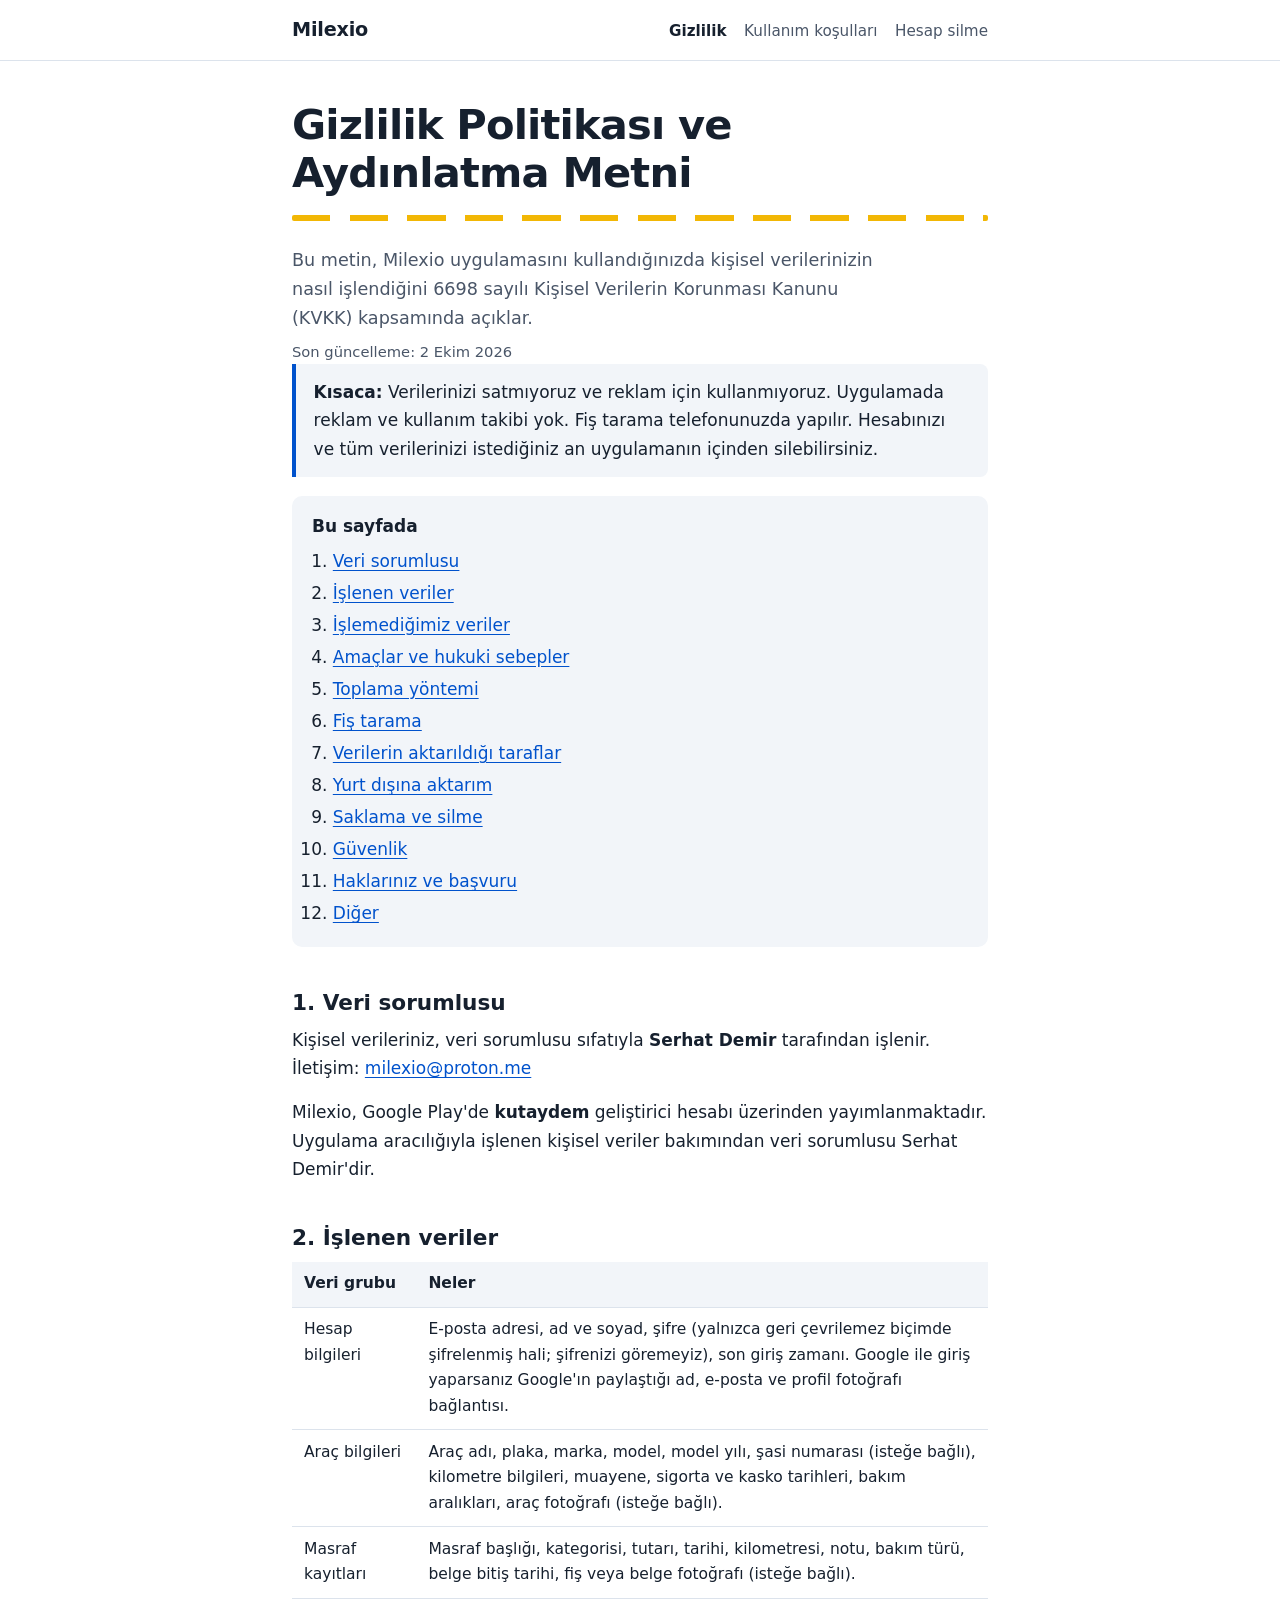
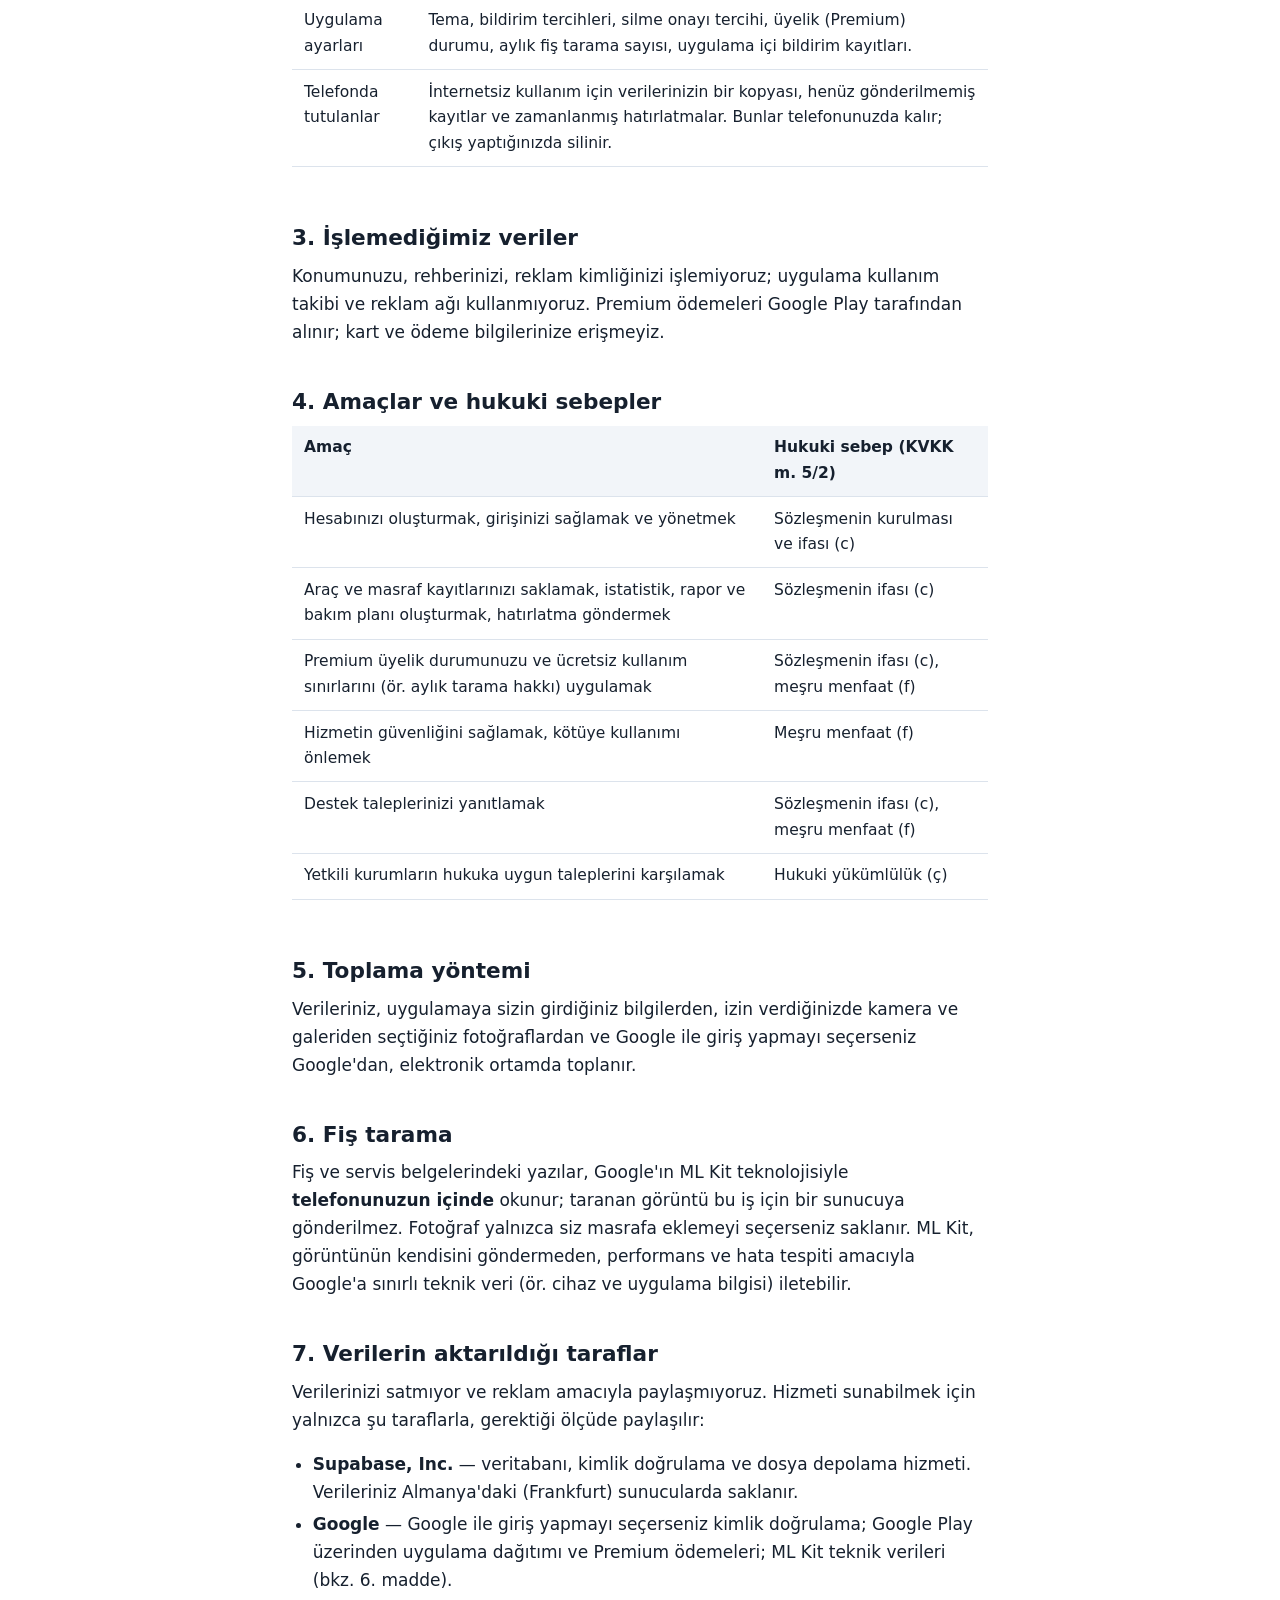
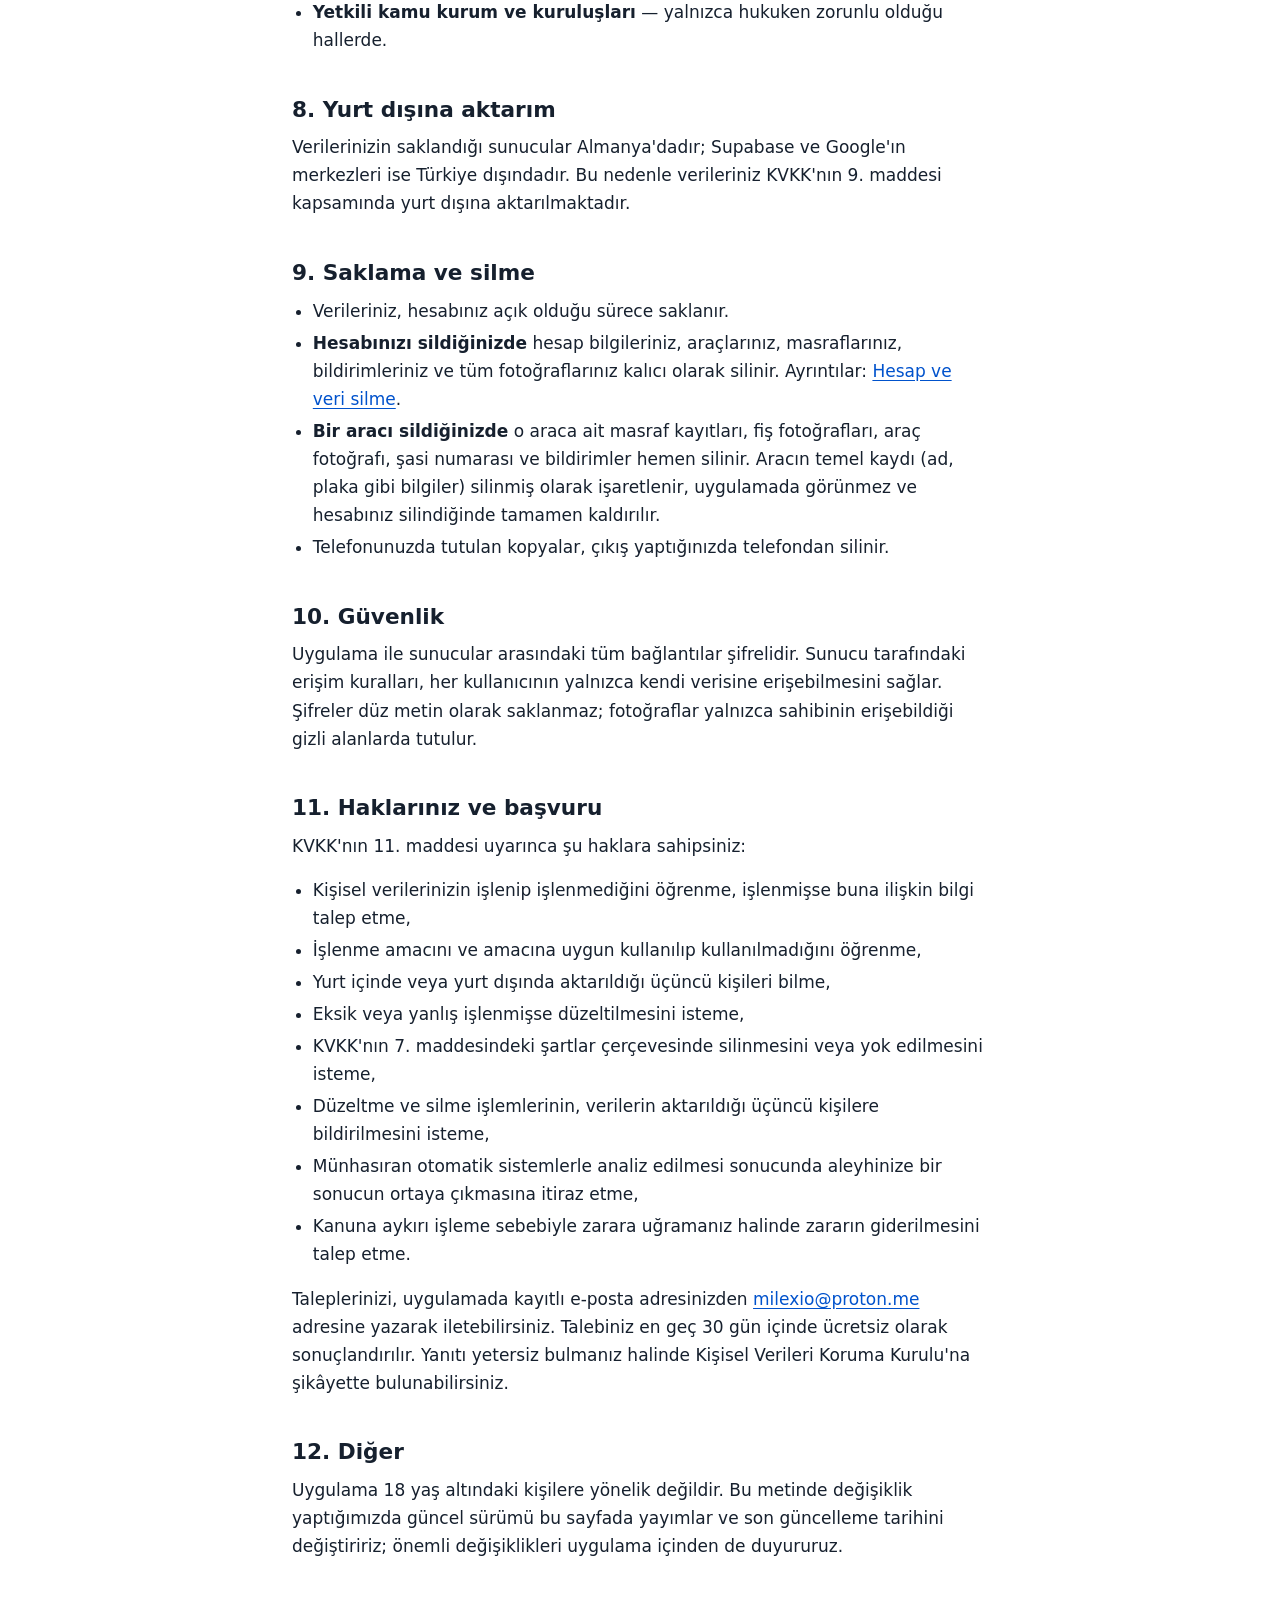
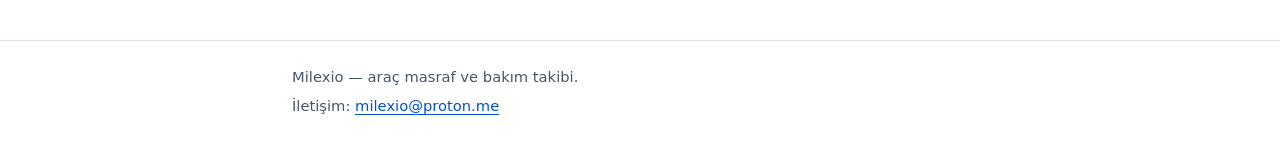
==== gizlilik.html @ c100056d "Add files via upload" ====
<!doctype html>
<html lang="tr">
<head>
  <meta charset="utf-8">
  <meta name="viewport" content="width=device-width, initial-scale=1">
  <title>Gizlilik Politikası ve Aydınlatma Metni | Milexio</title>
  <meta name="description" content="Milexio'nun kişisel verilerinizi nasıl işlediği ve KVKK kapsamındaki haklarınız.">
  <link rel="stylesheet" href="stil.css">
</head>
<body>
  <header class="ust">
    <div class="ust-ic">
      <a class="marka" href="index.html">Milexio</a>
      <nav aria-label="Sayfalar">
        <a href="gizlilik.html" aria-current="page">Gizlilik</a>
        <a href="kosullar.html">Kullanım koşulları</a>
        <a href="hesap-silme.html">Hesap silme</a>
      </nav>
    </div>
  </header>
  <main>
    <h1>Gizlilik Politikası ve Aydınlatma Metni</h1>
    <div class="serit" aria-hidden="true"></div>
    <p class="ozet">Bu metin, Milexio uygulamasını kullandığınızda kişisel verilerinizin nasıl işlendiğini 6698 sayılı Kişisel Verilerin Korunması Kanunu (KVKK) kapsamında açıklar.</p>
    <p class="tarih">Son güncelleme: 2 Ekim 2026</p>

    <div class="bilgi">
      <p><strong>Kısaca:</strong> Verilerinizi satmıyoruz ve reklam için kullanmıyoruz. Uygulamada reklam ve kullanım takibi yok. Fiş tarama telefonunuzda yapılır. Hesabınızı ve tüm verilerinizi istediğiniz an uygulamanın içinden silebilirsiniz.</p>
    </div>

    <nav class="icindekiler" aria-label="Bu sayfada">
      <p>Bu sayfada</p>
      <ol>
        <li><a href="#sorumlu">Veri sorumlusu</a></li>
        <li><a href="#veriler">İşlenen veriler</a></li>
        <li><a href="#toplamadiklarimiz">İşlemediğimiz veriler</a></li>
        <li><a href="#amaclar">Amaçlar ve hukuki sebepler</a></li>
        <li><a href="#yontem">Toplama yöntemi</a></li>
        <li><a href="#tarama">Fiş tarama</a></li>
        <li><a href="#aktarim">Verilerin aktarıldığı taraflar</a></li>
        <li><a href="#yurtdisi">Yurt dışına aktarım</a></li>
        <li><a href="#saklama">Saklama ve silme</a></li>
        <li><a href="#guvenlik">Güvenlik</a></li>
        <li><a href="#haklar">Haklarınız ve başvuru</a></li>
        <li><a href="#diger">Diğer</a></li>
      </ol>
    </nav>

    <h2 id="sorumlu">1. Veri sorumlusu</h2>
    <p>Kişisel verileriniz, veri sorumlusu sıfatıyla <strong>Serhat Demir</strong> tarafından işlenir.<br>
    İletişim: <a href="mailto:milexio@proton.me">milexio@proton.me</a></p>
    <p>Milexio, Google Play'de <strong>kutaydem</strong> geliştirici hesabı üzerinden yayımlanmaktadır. Uygulama aracılığıyla işlenen kişisel veriler bakımından veri sorumlusu Serhat Demir'dir.</p>

    <h2 id="veriler">2. İşlenen veriler</h2>
    <div class="tablo-kap">
    <table>
      <thead><tr><th scope="col">Veri grubu</th><th scope="col">Neler</th></tr></thead>
      <tbody>
        <tr><td>Hesap bilgileri</td><td>E-posta adresi, ad ve soyad, şifre (yalnızca geri çevrilemez biçimde şifrelenmiş hali; şifrenizi göremeyiz), son giriş zamanı. Google ile giriş yaparsanız Google'ın paylaştığı ad, e-posta ve profil fotoğrafı bağlantısı.</td></tr>
        <tr><td>Araç bilgileri</td><td>Araç adı, plaka, marka, model, model yılı, şasi numarası (isteğe bağlı), kilometre bilgileri, muayene, sigorta ve kasko tarihleri, bakım aralıkları, araç fotoğrafı (isteğe bağlı).</td></tr>
        <tr><td>Masraf kayıtları</td><td>Masraf başlığı, kategorisi, tutarı, tarihi, kilometresi, notu, bakım türü, belge bitiş tarihi, fiş veya belge fotoğrafı (isteğe bağlı).</td></tr>
        <tr><td>Uygulama ayarları</td><td>Tema, bildirim tercihleri, silme onayı tercihi, üyelik (Premium) durumu, aylık fiş tarama sayısı, uygulama içi bildirim kayıtları.</td></tr>
        <tr><td>Telefonda tutulanlar</td><td>İnternetsiz kullanım için verilerinizin bir kopyası, henüz gönderilmemiş kayıtlar ve zamanlanmış hatırlatmalar. Bunlar telefonunuzda kalır; çıkış yaptığınızda silinir.</td></tr>
      </tbody>
    </table>
    </div>

    <h2 id="toplamadiklarimiz">3. İşlemediğimiz veriler</h2>
    <p>Konumunuzu, rehberinizi, reklam kimliğinizi işlemiyoruz; uygulama kullanım takibi ve reklam ağı kullanmıyoruz. Premium ödemeleri Google Play tarafından alınır; kart ve ödeme bilgilerinize erişmeyiz.</p>

    <h2 id="amaclar">4. Amaçlar ve hukuki sebepler</h2>
    <div class="tablo-kap">
    <table>
      <thead><tr><th scope="col">Amaç</th><th scope="col">Hukuki sebep (KVKK m. 5/2)</th></tr></thead>
      <tbody>
        <tr><td>Hesabınızı oluşturmak, girişinizi sağlamak ve yönetmek</td><td>Sözleşmenin kurulması ve ifası (c)</td></tr>
        <tr><td>Araç ve masraf kayıtlarınızı saklamak, istatistik, rapor ve bakım planı oluşturmak, hatırlatma göndermek</td><td>Sözleşmenin ifası (c)</td></tr>
        <tr><td>Premium üyelik durumunuzu ve ücretsiz kullanım sınırlarını (ör. aylık tarama hakkı) uygulamak</td><td>Sözleşmenin ifası (c), meşru menfaat (f)</td></tr>
        <tr><td>Hizmetin güvenliğini sağlamak, kötüye kullanımı önlemek</td><td>Meşru menfaat (f)</td></tr>
        <tr><td>Destek taleplerinizi yanıtlamak</td><td>Sözleşmenin ifası (c), meşru menfaat (f)</td></tr>
        <tr><td>Yetkili kurumların hukuka uygun taleplerini karşılamak</td><td>Hukuki yükümlülük (ç)</td></tr>
      </tbody>
    </table>
    </div>

    <h2 id="yontem">5. Toplama yöntemi</h2>
    <p>Verileriniz, uygulamaya sizin girdiğiniz bilgilerden, izin verdiğinizde kamera ve galeriden seçtiğiniz fotoğraflardan ve Google ile giriş yapmayı seçerseniz Google'dan, elektronik ortamda toplanır.</p>

    <h2 id="tarama">6. Fiş tarama</h2>
    <p>Fiş ve servis belgelerindeki yazılar, Google'ın ML Kit teknolojisiyle <strong>telefonunuzun içinde</strong> okunur; taranan görüntü bu iş için bir sunucuya gönderilmez. Fotoğraf yalnızca siz masrafa eklemeyi seçerseniz saklanır. ML Kit, görüntünün kendisini göndermeden, performans ve hata tespiti amacıyla Google'a sınırlı teknik veri (ör. cihaz ve uygulama bilgisi) iletebilir.</p>

    <h2 id="aktarim">7. Verilerin aktarıldığı taraflar</h2>
    <p>Verilerinizi satmıyor ve reklam amacıyla paylaşmıyoruz. Hizmeti sunabilmek için yalnızca şu taraflarla, gerektiği ölçüde paylaşılır:</p>
    <ul>
      <li><strong>Supabase, Inc.</strong> — veritabanı, kimlik doğrulama ve dosya depolama hizmeti. Verileriniz Almanya'daki (Frankfurt) sunucularda saklanır.</li>
      <li><strong>Google</strong> — Google ile giriş yapmayı seçerseniz kimlik doğrulama; Google Play üzerinden uygulama dağıtımı ve Premium ödemeleri; ML Kit teknik verileri (bkz. 6. madde).</li>
      <li><strong>Yetkili kamu kurum ve kuruluşları</strong> — yalnızca hukuken zorunlu olduğu hallerde.</li>
    </ul>

    <h2 id="yurtdisi">8. Yurt dışına aktarım</h2>
    <p>Verilerinizin saklandığı sunucular Almanya'dadır; Supabase ve Google'ın merkezleri ise Türkiye dışındadır. Bu nedenle verileriniz KVKK'nın 9. maddesi kapsamında yurt dışına aktarılmaktadır.</p>
    <!-- AVUKAT SONRASI EKLENECEK: Aktarımın dayanağını belirten cümle. Örnek (yalnızca
         standart sözleşmeler fiilen imzalanıp 5 iş günü içinde Kurum'a bildirildikten SONRA):
         <p>Bu aktarım, Kanun'da öngörülen uygun güvencelerden standart sözleşmeye dayanılarak gerçekleştirilir.</p> -->

    <h2 id="saklama">9. Saklama ve silme</h2>
    <ul>
      <li>Verileriniz, hesabınız açık olduğu sürece saklanır.</li>
      <li><strong>Hesabınızı sildiğinizde</strong> hesap bilgileriniz, araçlarınız, masraflarınız, bildirimleriniz ve tüm fotoğraflarınız kalıcı olarak silinir. Ayrıntılar: <a href="hesap-silme.html">Hesap ve veri silme</a>.</li>
      <li><strong>Bir aracı sildiğinizde</strong> o araca ait masraf kayıtları, fiş fotoğrafları, araç fotoğrafı, şasi numarası ve bildirimler hemen silinir. Aracın temel kaydı (ad, plaka gibi bilgiler) silinmiş olarak işaretlenir, uygulamada görünmez ve hesabınız silindiğinde tamamen kaldırılır.</li>
      <li>Telefonunuzda tutulan kopyalar, çıkış yaptığınızda telefondan silinir.</li>
    </ul>

    <h2 id="guvenlik">10. Güvenlik</h2>
    <p>Uygulama ile sunucular arasındaki tüm bağlantılar şifrelidir. Sunucu tarafındaki erişim kuralları, her kullanıcının yalnızca kendi verisine erişebilmesini sağlar. Şifreler düz metin olarak saklanmaz; fotoğraflar yalnızca sahibinin erişebildiği gizli alanlarda tutulur.</p>

    <h2 id="haklar">11. Haklarınız ve başvuru</h2>
    <p>KVKK'nın 11. maddesi uyarınca şu haklara sahipsiniz:</p>
    <ul>
      <li>Kişisel verilerinizin işlenip işlenmediğini öğrenme, işlenmişse buna ilişkin bilgi talep etme,</li>
      <li>İşlenme amacını ve amacına uygun kullanılıp kullanılmadığını öğrenme,</li>
      <li>Yurt içinde veya yurt dışında aktarıldığı üçüncü kişileri bilme,</li>
      <li>Eksik veya yanlış işlenmişse düzeltilmesini isteme,</li>
      <li>KVKK'nın 7. maddesindeki şartlar çerçevesinde silinmesini veya yok edilmesini isteme,</li>
      <li>Düzeltme ve silme işlemlerinin, verilerin aktarıldığı üçüncü kişilere bildirilmesini isteme,</li>
      <li>Münhasıran otomatik sistemlerle analiz edilmesi sonucunda aleyhinize bir sonucun ortaya çıkmasına itiraz etme,</li>
      <li>Kanuna aykırı işleme sebebiyle zarara uğramanız halinde zararın giderilmesini talep etme.</li>
    </ul>
    <p>Taleplerinizi, uygulamada kayıtlı e-posta adresinizden <a href="mailto:milexio@proton.me">milexio@proton.me</a> adresine yazarak iletebilirsiniz. Talebiniz en geç 30 gün içinde ücretsiz olarak sonuçlandırılır. Yanıtı yetersiz bulmanız halinde Kişisel Verileri Koruma Kurulu'na şikâyette bulunabilirsiniz.</p>

    <h2 id="diger">12. Diğer</h2>
    <p>Uygulama 18 yaş altındaki kişilere yönelik değildir. Bu metinde değişiklik yaptığımızda güncel sürümü bu sayfada yayımlar ve son güncelleme tarihini değiştiririz; önemli değişiklikleri uygulama içinden de duyururuz.</p>
  </main>
  <footer>
    <div class="alt-ic">
      <p>Milexio — araç masraf ve bakım takibi.</p>
      <p>İletişim: <a href="mailto:milexio@proton.me">milexio@proton.me</a></p>
    </div>
  </footer>
</body>
</html>
---- stil.css ----
/* Milexio — yasal sayfalar. Dış yazı tipi/servis yüklenmez (gizlilik). */
:root {
  --mavi: #0052CC;
  --murekkep: #16202E;
  --ikincil: #4A5668;
  --kagit: #FFFFFF;
  --sis: #F2F5F9;
  --cizgi: #DCE3EC;
  --serit: #F2B705;
  --odak: #0052CC;
}
@media (prefers-color-scheme: dark) {
  :root {
    --mavi: #7AA7F5;
    --murekkep: #E6EAF0;
    --ikincil: #A3AEBE;
    --kagit: #12171F;
    --sis: #1A212C;
    --cizgi: #2A3341;
    --odak: #7AA7F5;
  }
}
* { box-sizing: border-box; }
html { -webkit-text-size-adjust: 100%; }
body {
  margin: 0;
  background: var(--kagit);
  color: var(--murekkep);
  font-family: system-ui, -apple-system, "Segoe UI", Roboto, "Helvetica Neue", Arial, sans-serif;
  font-size: 1.0625rem;
  line-height: 1.65;
}
a { color: var(--mavi); text-underline-offset: 0.18em; }
a:focus-visible, summary:focus-visible { outline: 3px solid var(--odak); outline-offset: 3px; border-radius: 3px; }

/* Üst şerit */
.ust {
  border-bottom: 1px solid var(--cizgi);
  background: var(--kagit);
}
.ust-ic {
  max-width: 46rem;
  margin: 0 auto;
  padding: 0.9rem 1.25rem;
  display: flex;
  flex-wrap: wrap;
  align-items: baseline;
  justify-content: space-between;
  gap: 0.5rem 1.5rem;
}
.marka {
  font-weight: 800;
  font-size: 1.2rem;
  letter-spacing: -0.01em;
  color: var(--murekkep);
  text-decoration: none;
}
.ust nav { display: flex; flex-wrap: wrap; gap: 0.25rem 1.1rem; font-size: 0.95rem; }
.ust nav a { color: var(--ikincil); text-decoration: none; }
.ust nav a:hover { color: var(--mavi); text-decoration: underline; }
.ust nav a[aria-current="page"] { color: var(--murekkep); font-weight: 650; }

/* İçerik */
main {
  max-width: 46rem;
  margin: 0 auto;
  padding: 2.5rem 1.25rem 4rem;
}
h1 {
  font-size: clamp(1.9rem, 5vw, 2.6rem);
  line-height: 1.15;
  letter-spacing: -0.02em;
  margin: 0 0 0.6rem;
}
/* Akılda kalan tek öğe: başlık altındaki şerit çizgisi */
.serit {
  height: 6px;
  margin: 1.1rem 0 1.6rem;
  background: repeating-linear-gradient(90deg, var(--serit) 0 2.4rem, transparent 2.4rem 3.6rem);
  border-radius: 2px;
}
.ozet { color: var(--ikincil); font-size: 1.1rem; margin: 0; max-width: 38rem; }
.tarih { color: var(--ikincil); font-size: 0.92rem; margin: 0.4rem 0 0; }
h2 {
  font-size: 1.35rem;
  line-height: 1.3;
  margin: 2.6rem 0 0.6rem;
  scroll-margin-top: 1rem;
}
h3 { font-size: 1.08rem; margin: 1.6rem 0 0.4rem; }
p, ul, ol, table { margin: 0 0 1rem; }
ul, ol { padding-left: 1.3rem; }
li { margin: 0.25rem 0; }
p, li { max-width: 68ch; }

/* İçindekiler */
.icindekiler {
  background: var(--sis);
  border-radius: 10px;
  padding: 1rem 1.25rem;
  margin: 0 0 1rem;
}
.icindekiler p { margin: 0 0 0.4rem; font-weight: 650; }
.icindekiler ol { margin: 0; }

/* Tablolar: dar ekranda kendi içinde kayar */
.tablo-kap { overflow-x: auto; margin: 0 0 1rem; }
table { border-collapse: collapse; width: 100%; min-width: 34rem; font-size: 0.97rem; }
th, td { text-align: left; vertical-align: top; padding: 0.6rem 0.75rem; border-bottom: 1px solid var(--cizgi); }
th { font-weight: 650; background: var(--sis); }

/* Önemli bilgi kutusu */
.bilgi {
  border-left: 4px solid var(--mavi);
  background: var(--sis);
  padding: 0.9rem 1.1rem;
  border-radius: 0 8px 8px 0;
  margin: 0 0 1.2rem;
}
.bilgi p:last-child { margin-bottom: 0; }

/* Ana sayfa dizini */
.dizin { list-style: none; padding: 0; margin: 2rem 0; }
.dizin li { max-width: none; margin: 0; padding: 1.1rem 0; border-top: 1px solid var(--cizgi); }
.dizin li:last-child { border-bottom: 1px solid var(--cizgi); }
.dizin a { font-size: 1.15rem; font-weight: 650; }
.dizin span { display: block; color: var(--ikincil); margin-top: 0.15rem; }

/* Adımlar (gerçek bir sıra olduğu için numaralı) */
.adimlar { counter-reset: adim; list-style: none; padding: 0; }
.adimlar li { counter-increment: adim; position: relative; padding-left: 2.6rem; margin: 0.8rem 0; }
.adimlar li::before {
  content: counter(adim);
  position: absolute; left: 0; top: 0.05rem;
  width: 1.8rem; height: 1.8rem;
  border-radius: 50%;
  background: var(--mavi); color: var(--kagit);
  font-weight: 700; font-size: 0.95rem;
  display: grid; place-items: center;
}

footer {
  border-top: 1px solid var(--cizgi);
  color: var(--ikincil);
  font-size: 0.92rem;
}
.alt-ic { max-width: 46rem; margin: 0 auto; padding: 1.5rem 1.25rem 2.5rem; }
.alt-ic p { margin: 0 0 0.3rem; }

/* Dar ekranda tablolar yana kaymak yerine alt alta dizilir */
@media (max-width: 40rem) {
  table { min-width: 0; }
  thead { display: none; }
  tr { display: block; border-bottom: 1px solid var(--cizgi); padding: 0.7rem 0; }
  td { display: block; border: 0; padding: 0.15rem 0; }
  td:first-child { font-weight: 650; }
}
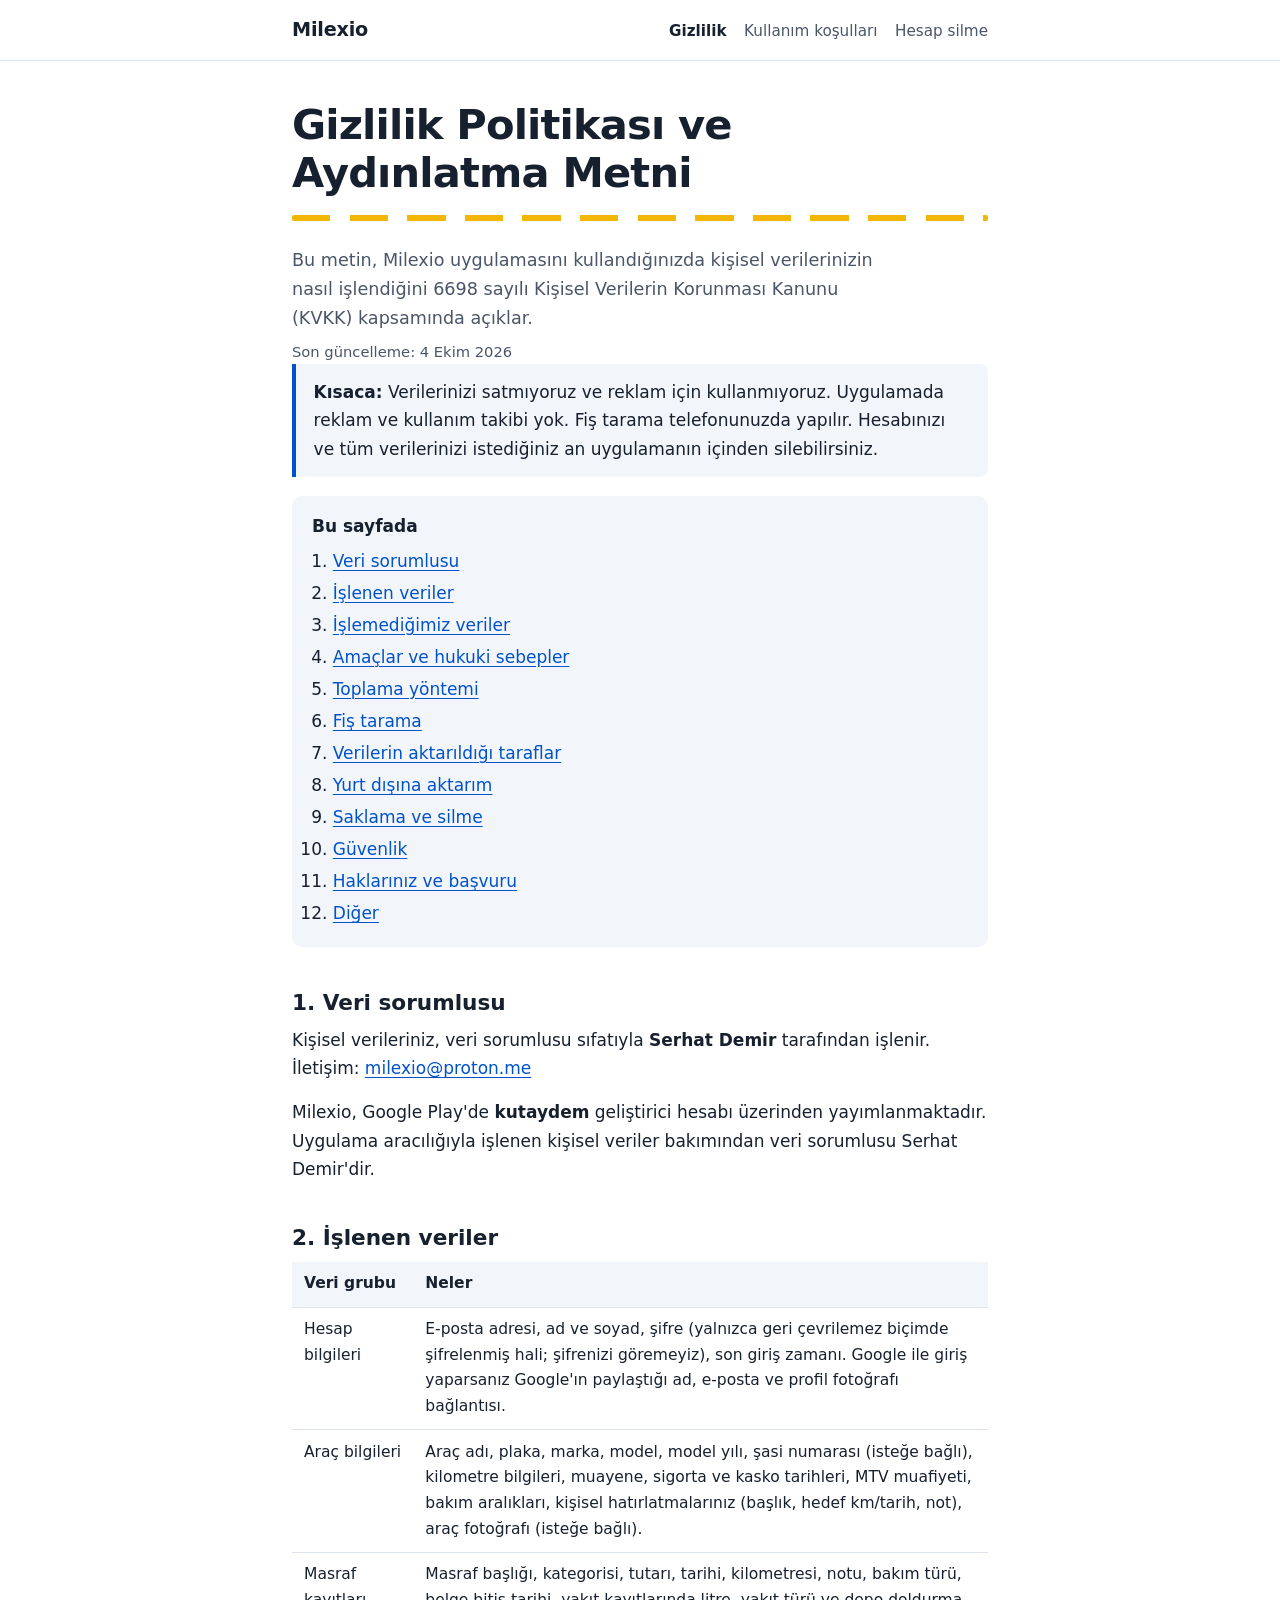
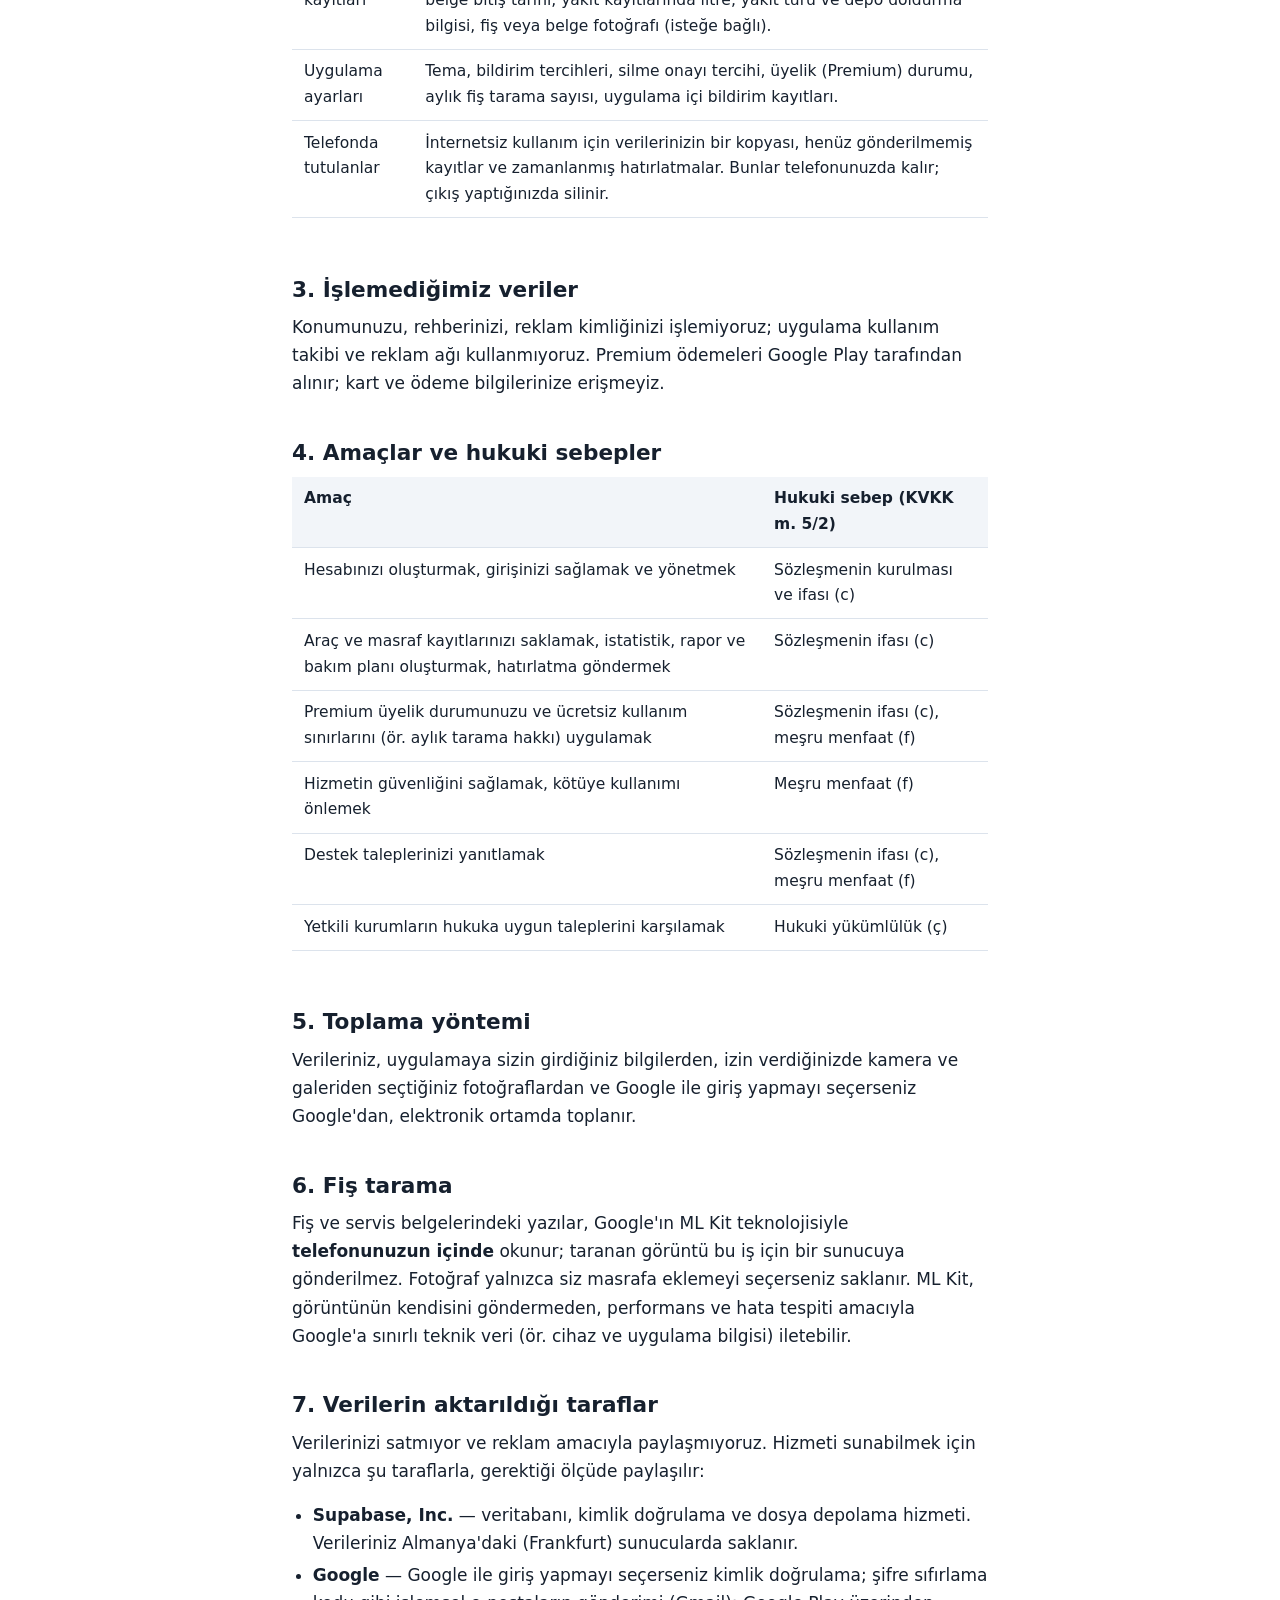
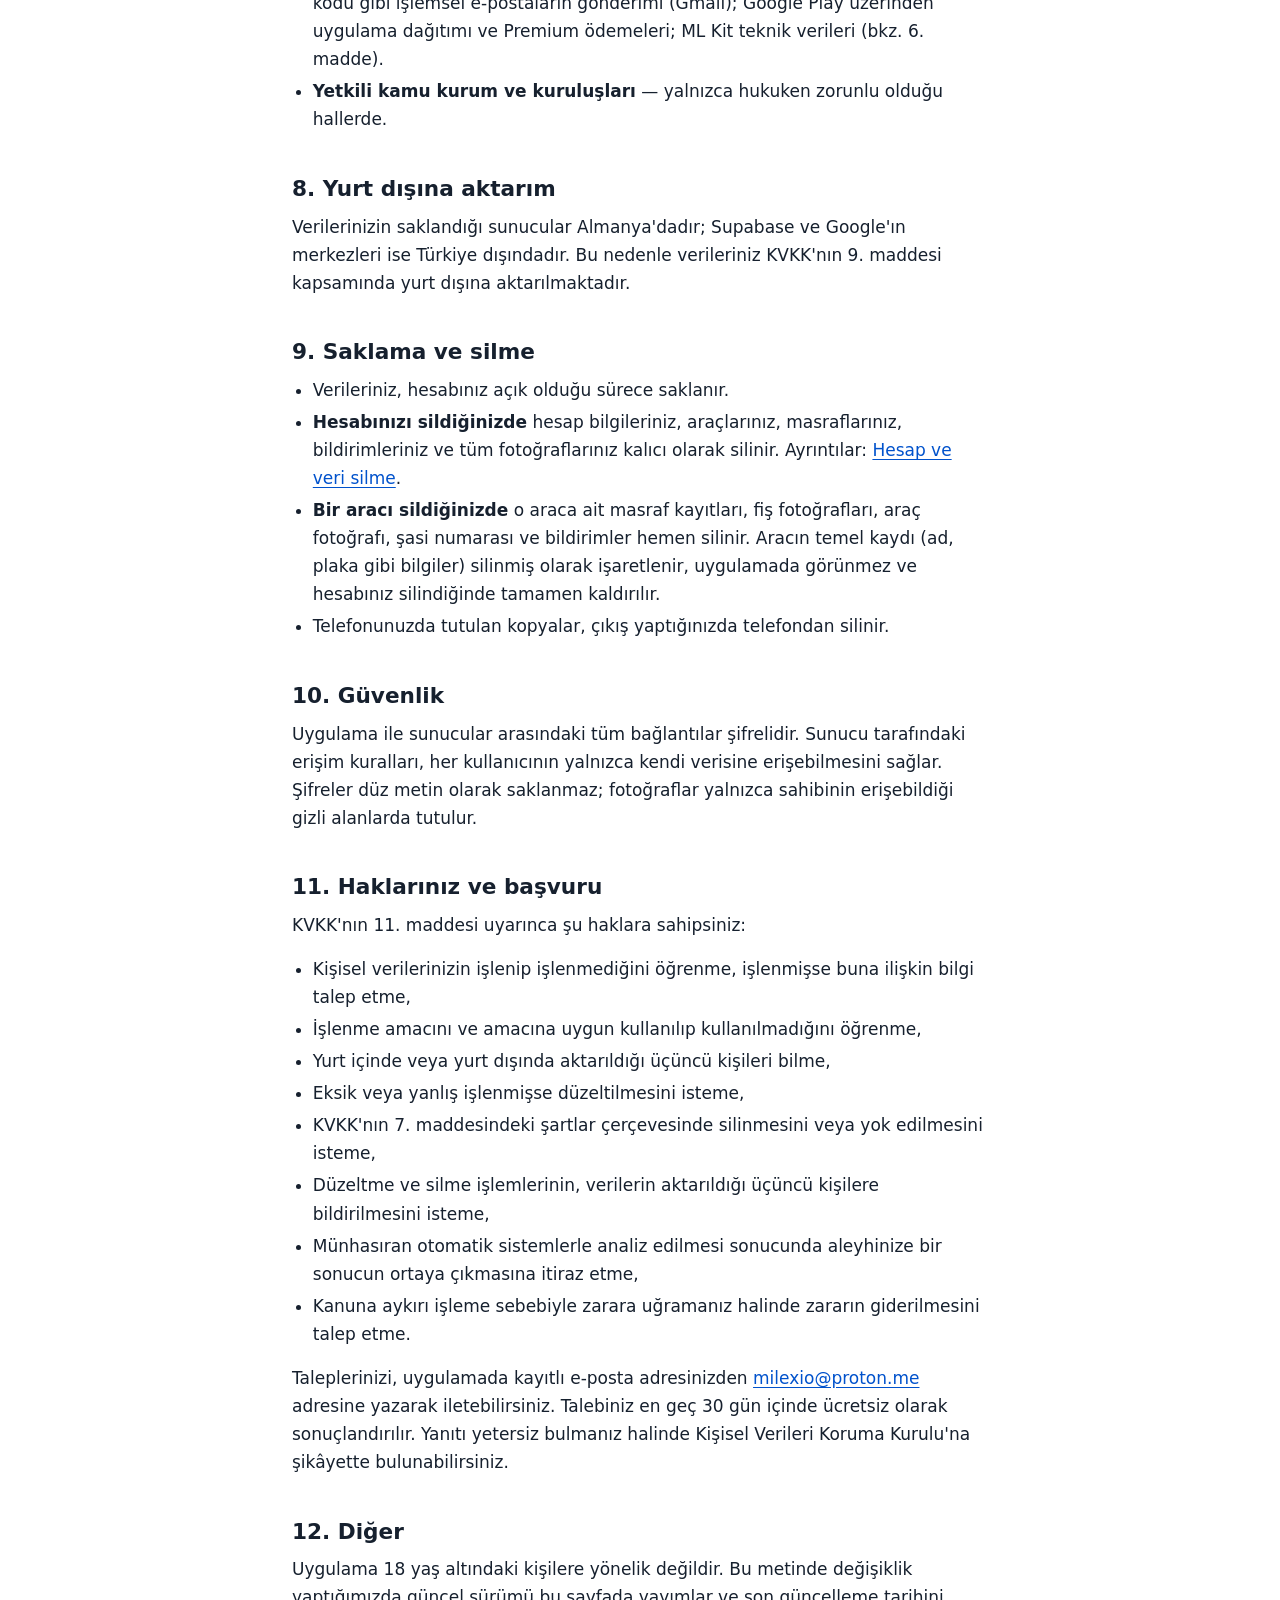
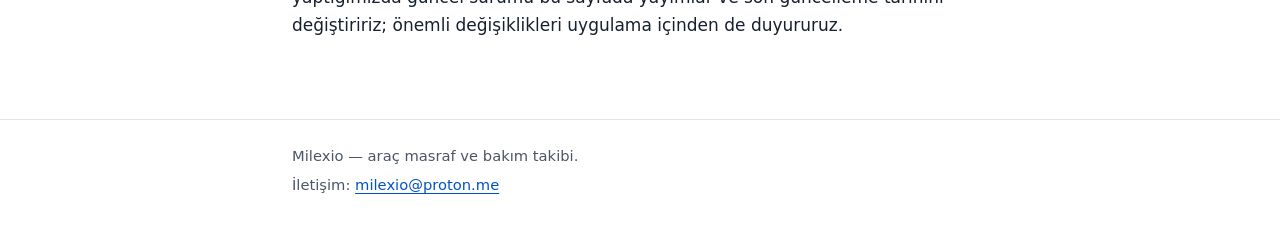
==== commit ea0324c1: "Gizlilik: e-posta gönderimi ve yeni veri alanları" ====
--- a/gizlilik.html
+++ b/gizlilik.html
@@ -22,7 +22,7 @@
     <h1>Gizlilik Politikası ve Aydınlatma Metni</h1>
     <div class="serit" aria-hidden="true"></div>
     <p class="ozet">Bu metin, Milexio uygulamasını kullandığınızda kişisel verilerinizin nasıl işlendiğini 6698 sayılı Kişisel Verilerin Korunması Kanunu (KVKK) kapsamında açıklar.</p>
-    <p class="tarih">Son güncelleme: 2 Ekim 2026</p>
+    <p class="tarih">Son güncelleme: 4 Ekim 2026</p>
 
     <div class="bilgi">
       <p><strong>Kısaca:</strong> Verilerinizi satmıyoruz ve reklam için kullanmıyoruz. Uygulamada reklam ve kullanım takibi yok. Fiş tarama telefonunuzda yapılır. Hesabınızı ve tüm verilerinizi istediğiniz an uygulamanın içinden silebilirsiniz.</p>
@@ -57,8 +57,7 @@
       <thead><tr><th scope="col">Veri grubu</th><th scope="col">Neler</th></tr></thead>
       <tbody>
         <tr><td>Hesap bilgileri</td><td>E-posta adresi, ad ve soyad, şifre (yalnızca geri çevrilemez biçimde şifrelenmiş hali; şifrenizi göremeyiz), son giriş zamanı. Google ile giriş yaparsanız Google'ın paylaştığı ad, e-posta ve profil fotoğrafı bağlantısı.</td></tr>
-        <tr><td>Araç bilgileri</td><td>Araç adı, plaka, marka, model, model yılı, şasi numarası (isteğe bağlı), kilometre bilgileri, muayene, sigorta ve kasko tarihleri, bakım aralıkları, araç fotoğrafı (isteğe bağlı).</td></tr>
-        <tr><td>Masraf kayıtları</td><td>Masraf başlığı, kategorisi, tutarı, tarihi, kilometresi, notu, bakım türü, belge bitiş tarihi, fiş veya belge fotoğrafı (isteğe bağlı).</td></tr>
+        <tr><td>Araç bilgileri</td><td>Araç adı, plaka, marka, model, model yılı, şasi numarası (isteğe bağlı), kilometre bilgileri, muayene, sigorta ve kasko tarihleri, MTV muafiyeti, bakım aralıkları, kişisel hatırlatmalarınız (başlık, hedef km/tarih, not), araç fotoğrafı (isteğe bağlı).</td></tr>       <tr><td>Masraf kayıtları</td><td>Masraf başlığı, kategorisi, tutarı, tarihi, kilometresi, notu, bakım türü, belge bitiş tarihi, yakıt kayıtlarında litre, yakıt türü ve depo doldurma bilgisi, fiş veya belge fotoğrafı (isteğe bağlı).</td></tr>
         <tr><td>Uygulama ayarları</td><td>Tema, bildirim tercihleri, silme onayı tercihi, üyelik (Premium) durumu, aylık fiş tarama sayısı, uygulama içi bildirim kayıtları.</td></tr>
         <tr><td>Telefonda tutulanlar</td><td>İnternetsiz kullanım için verilerinizin bir kopyası, henüz gönderilmemiş kayıtlar ve zamanlanmış hatırlatmalar. Bunlar telefonunuzda kalır; çıkış yaptığınızda silinir.</td></tr>
       </tbody>
@@ -93,8 +92,7 @@
     <p>Verilerinizi satmıyor ve reklam amacıyla paylaşmıyoruz. Hizmeti sunabilmek için yalnızca şu taraflarla, gerektiği ölçüde paylaşılır:</p>
     <ul>
       <li><strong>Supabase, Inc.</strong> — veritabanı, kimlik doğrulama ve dosya depolama hizmeti. Verileriniz Almanya'daki (Frankfurt) sunucularda saklanır.</li>
-      <li><strong>Google</strong> — Google ile giriş yapmayı seçerseniz kimlik doğrulama; Google Play üzerinden uygulama dağıtımı ve Premium ödemeleri; ML Kit teknik verileri (bkz. 6. madde).</li>
-      <li><strong>Yetkili kamu kurum ve kuruluşları</strong> — yalnızca hukuken zorunlu olduğu hallerde.</li>
+<li><strong>Google</strong> — Google ile giriş yapmayı seçerseniz kimlik doğrulama; şifre sıfırlama kodu gibi işlemsel e-postaların gönderimi (Gmail); Google Play üzerinden uygulama dağıtımı ve Premium ödemeleri; ML Kit teknik verileri (bkz. 6. madde).</li>      <li><strong>Yetkili kamu kurum ve kuruluşları</strong> — yalnızca hukuken zorunlu olduğu hallerde.</li>
     </ul>
 
     <h2 id="yurtdisi">8. Yurt dışına aktarım</h2>
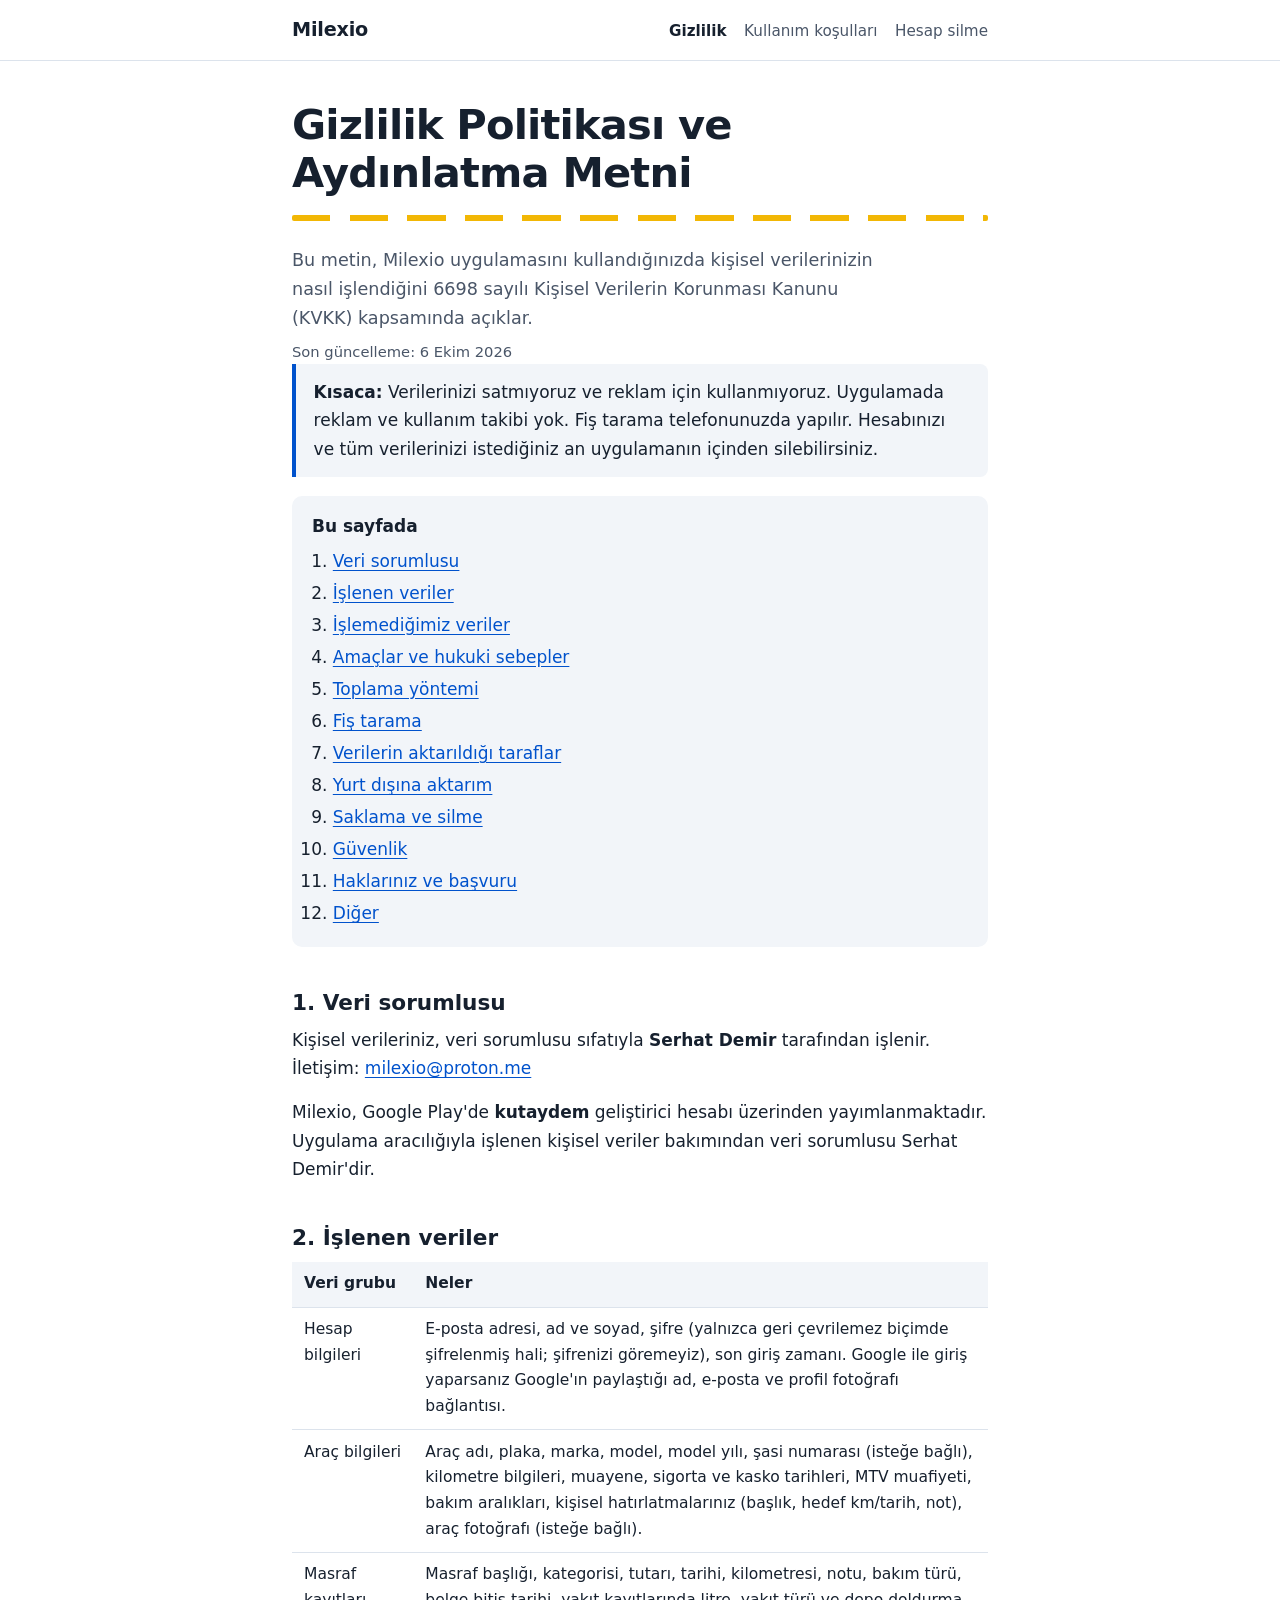
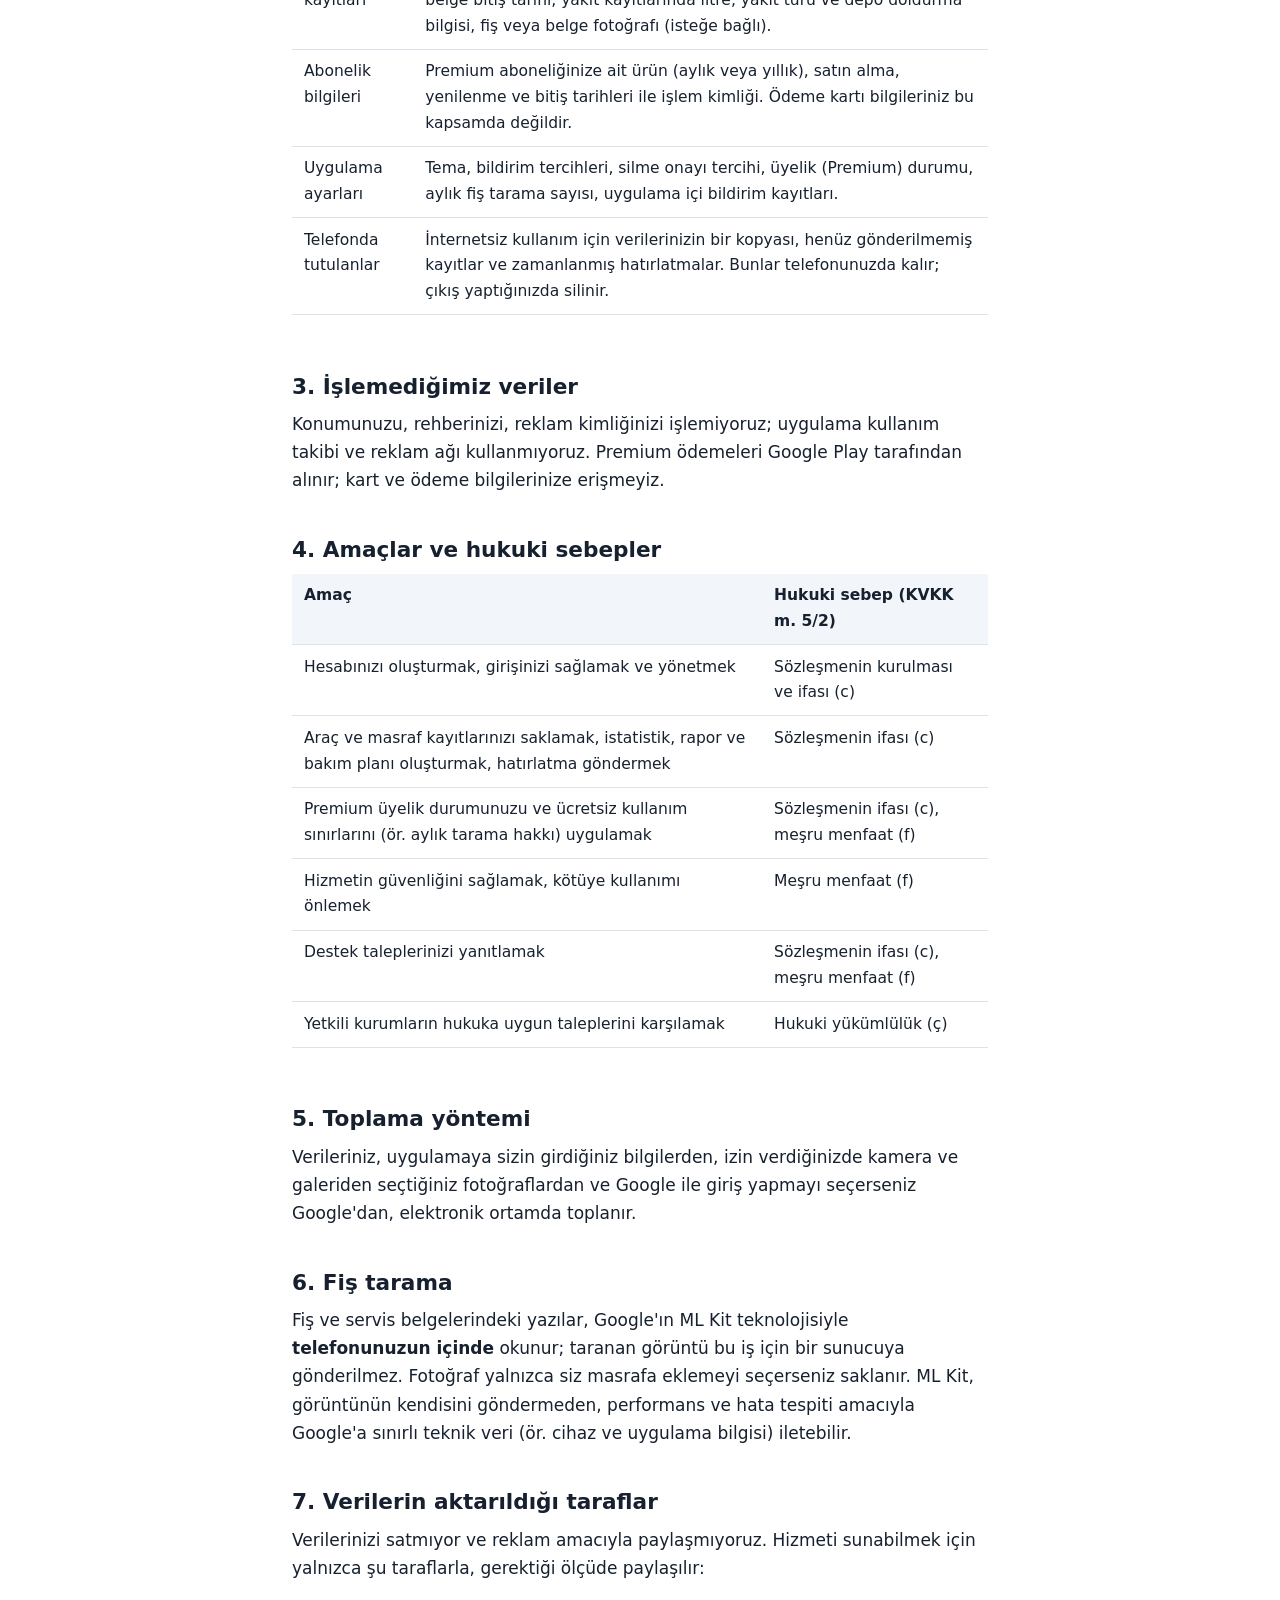
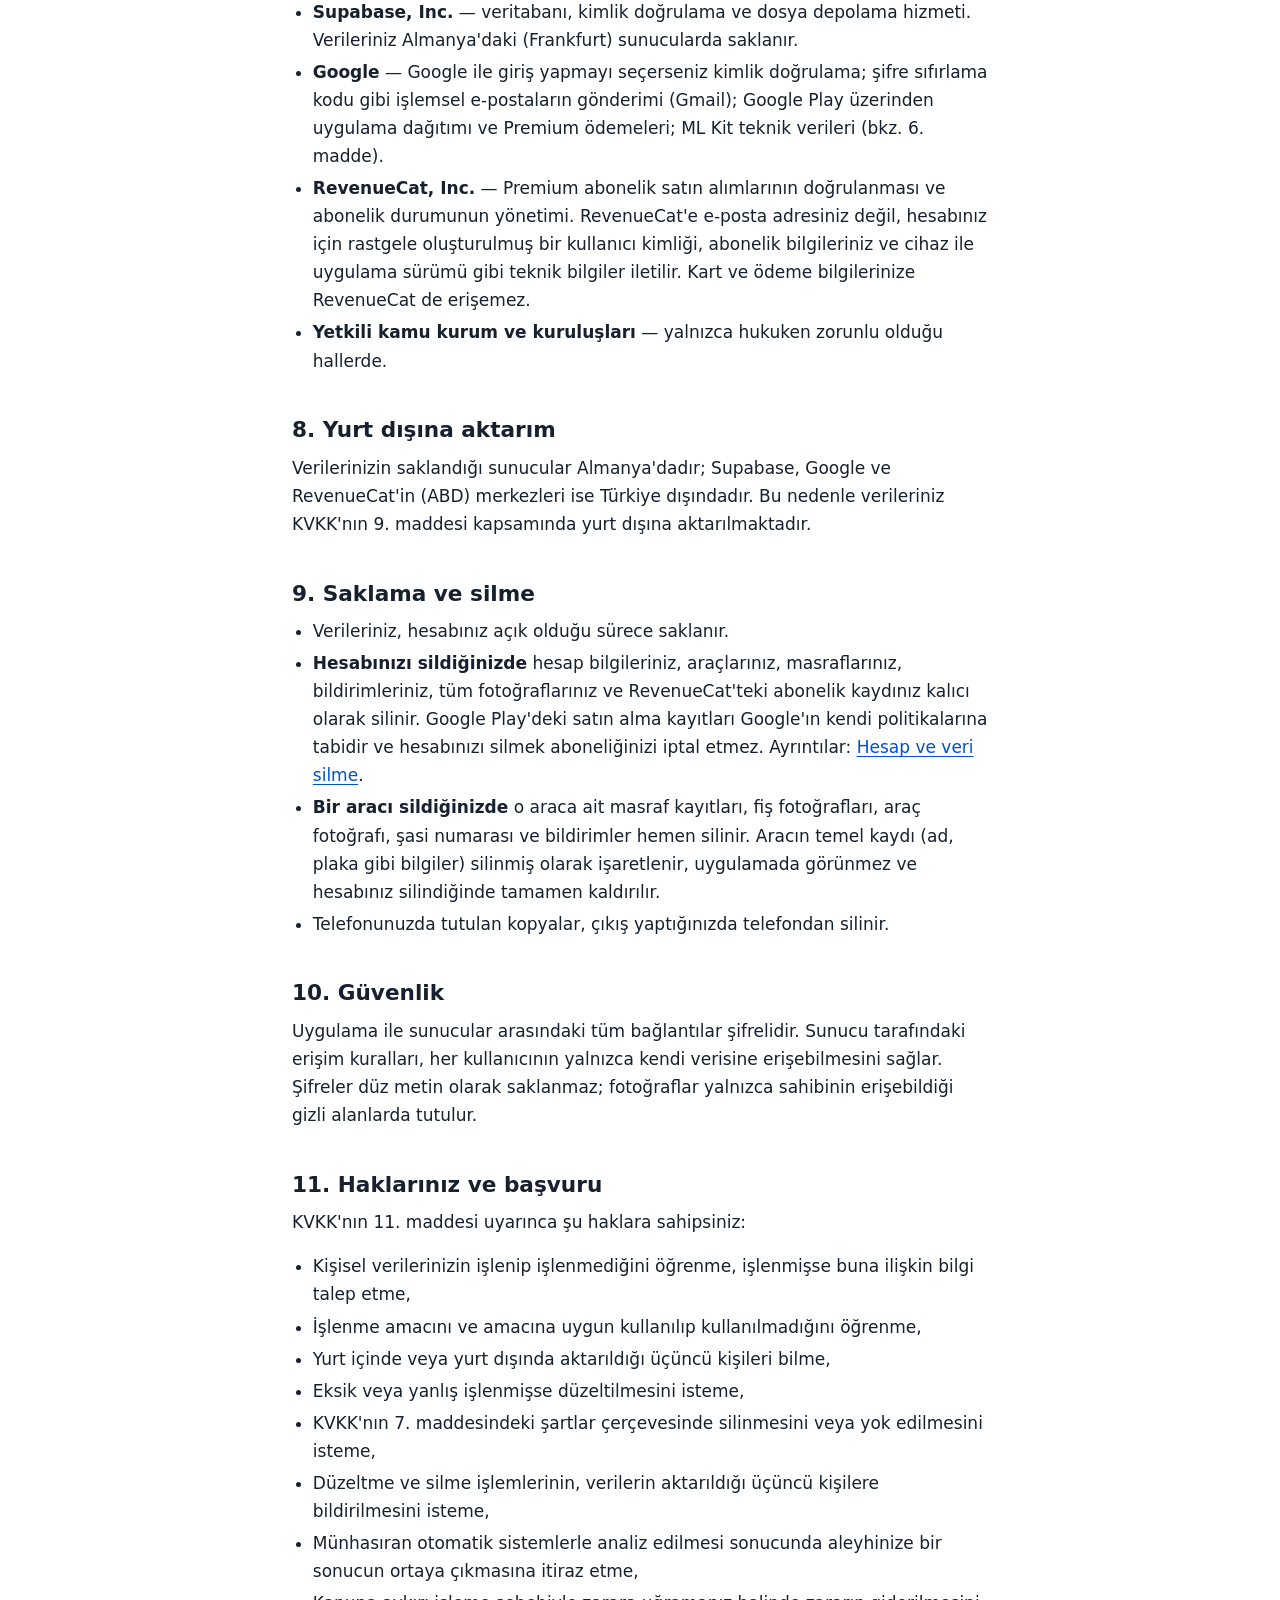
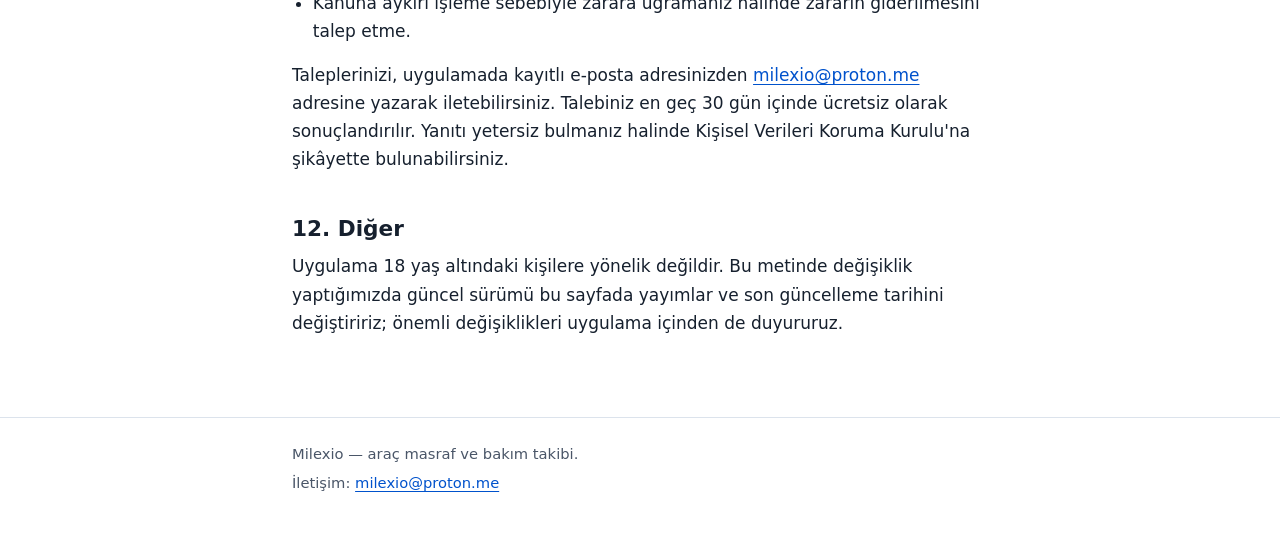
==== commit 7694d211: "Gizlilik: RevenueCat ve abonelik bilgileri Updated the last modified date and added information abou" ====
--- a/gizlilik.html
+++ b/gizlilik.html
@@ -22,7 +22,7 @@
     <h1>Gizlilik Politikası ve Aydınlatma Metni</h1>
     <div class="serit" aria-hidden="true"></div>
     <p class="ozet">Bu metin, Milexio uygulamasını kullandığınızda kişisel verilerinizin nasıl işlendiğini 6698 sayılı Kişisel Verilerin Korunması Kanunu (KVKK) kapsamında açıklar.</p>
-    <p class="tarih">Son güncelleme: 4 Ekim 2026</p>
+    <p class="tarih">Son güncelleme: 6 Ekim 2026</p>
 
     <div class="bilgi">
       <p><strong>Kısaca:</strong> Verilerinizi satmıyoruz ve reklam için kullanmıyoruz. Uygulamada reklam ve kullanım takibi yok. Fiş tarama telefonunuzda yapılır. Hesabınızı ve tüm verilerinizi istediğiniz an uygulamanın içinden silebilirsiniz.</p>
@@ -58,6 +58,7 @@
       <tbody>
         <tr><td>Hesap bilgileri</td><td>E-posta adresi, ad ve soyad, şifre (yalnızca geri çevrilemez biçimde şifrelenmiş hali; şifrenizi göremeyiz), son giriş zamanı. Google ile giriş yaparsanız Google'ın paylaştığı ad, e-posta ve profil fotoğrafı bağlantısı.</td></tr>
         <tr><td>Araç bilgileri</td><td>Araç adı, plaka, marka, model, model yılı, şasi numarası (isteğe bağlı), kilometre bilgileri, muayene, sigorta ve kasko tarihleri, MTV muafiyeti, bakım aralıkları, kişisel hatırlatmalarınız (başlık, hedef km/tarih, not), araç fotoğrafı (isteğe bağlı).</td></tr>       <tr><td>Masraf kayıtları</td><td>Masraf başlığı, kategorisi, tutarı, tarihi, kilometresi, notu, bakım türü, belge bitiş tarihi, yakıt kayıtlarında litre, yakıt türü ve depo doldurma bilgisi, fiş veya belge fotoğrafı (isteğe bağlı).</td></tr>
+        <tr><td>Abonelik bilgileri</td><td>Premium aboneliğinize ait ürün (aylık veya yıllık), satın alma, yenilenme ve bitiş tarihleri ile işlem kimliği. Ödeme kartı bilgileriniz bu kapsamda değildir.</td></tr>
         <tr><td>Uygulama ayarları</td><td>Tema, bildirim tercihleri, silme onayı tercihi, üyelik (Premium) durumu, aylık fiş tarama sayısı, uygulama içi bildirim kayıtları.</td></tr>
         <tr><td>Telefonda tutulanlar</td><td>İnternetsiz kullanım için verilerinizin bir kopyası, henüz gönderilmemiş kayıtlar ve zamanlanmış hatırlatmalar. Bunlar telefonunuzda kalır; çıkış yaptığınızda silinir.</td></tr>
       </tbody>
@@ -92,11 +93,13 @@
     <p>Verilerinizi satmıyor ve reklam amacıyla paylaşmıyoruz. Hizmeti sunabilmek için yalnızca şu taraflarla, gerektiği ölçüde paylaşılır:</p>
     <ul>
       <li><strong>Supabase, Inc.</strong> — veritabanı, kimlik doğrulama ve dosya depolama hizmeti. Verileriniz Almanya'daki (Frankfurt) sunucularda saklanır.</li>
-<li><strong>Google</strong> — Google ile giriş yapmayı seçerseniz kimlik doğrulama; şifre sıfırlama kodu gibi işlemsel e-postaların gönderimi (Gmail); Google Play üzerinden uygulama dağıtımı ve Premium ödemeleri; ML Kit teknik verileri (bkz. 6. madde).</li>      <li><strong>Yetkili kamu kurum ve kuruluşları</strong> — yalnızca hukuken zorunlu olduğu hallerde.</li>
+<li><strong>Google</strong> — Google ile giriş yapmayı seçerseniz kimlik doğrulama; şifre sıfırlama kodu gibi işlemsel e-postaların gönderimi (Gmail); Google Play üzerinden uygulama dağıtımı ve Premium ödemeleri; ML Kit teknik verileri (bkz. 6. madde).</li>      
+            <li><strong>RevenueCat, Inc.</strong> — Premium abonelik satın alımlarının doğrulanması ve abonelik durumunun yönetimi. RevenueCat'e e-posta adresiniz değil, hesabınız için rastgele oluşturulmuş bir kullanıcı kimliği, abonelik bilgileriniz ve cihaz ile uygulama sürümü gibi teknik bilgiler iletilir. Kart ve ödeme bilgilerinize RevenueCat de erişemez.</li>
+      <li><strong>Yetkili kamu kurum ve kuruluşları</strong> — yalnızca hukuken zorunlu olduğu hallerde.</li>
     </ul>
 
     <h2 id="yurtdisi">8. Yurt dışına aktarım</h2>
-    <p>Verilerinizin saklandığı sunucular Almanya'dadır; Supabase ve Google'ın merkezleri ise Türkiye dışındadır. Bu nedenle verileriniz KVKK'nın 9. maddesi kapsamında yurt dışına aktarılmaktadır.</p>
+    <p>Verilerinizin saklandığı sunucular Almanya'dadır; Supabase, Google ve RevenueCat'in (ABD) merkezleri ise Türkiye dışındadır. Bu nedenle verileriniz KVKK'nın 9. maddesi kapsamında yurt dışına aktarılmaktadır.</p>
     <!-- AVUKAT SONRASI EKLENECEK: Aktarımın dayanağını belirten cümle. Örnek (yalnızca
          standart sözleşmeler fiilen imzalanıp 5 iş günü içinde Kurum'a bildirildikten SONRA):
          <p>Bu aktarım, Kanun'da öngörülen uygun güvencelerden standart sözleşmeye dayanılarak gerçekleştirilir.</p> -->
@@ -104,7 +107,7 @@
     <h2 id="saklama">9. Saklama ve silme</h2>
     <ul>
       <li>Verileriniz, hesabınız açık olduğu sürece saklanır.</li>
-      <li><strong>Hesabınızı sildiğinizde</strong> hesap bilgileriniz, araçlarınız, masraflarınız, bildirimleriniz ve tüm fotoğraflarınız kalıcı olarak silinir. Ayrıntılar: <a href="hesap-silme.html">Hesap ve veri silme</a>.</li>
+      <li><strong>Hesabınızı sildiğinizde</strong> hesap bilgileriniz, araçlarınız, masraflarınız, bildirimleriniz, tüm fotoğraflarınız ve RevenueCat'teki abonelik kaydınız kalıcı olarak silinir. Google Play'deki satın alma kayıtları Google'ın kendi politikalarına tabidir ve hesabınızı silmek aboneliğinizi iptal etmez. Ayrıntılar: <a href="hesap-silme.html">Hesap ve veri silme</a>.</li>
       <li><strong>Bir aracı sildiğinizde</strong> o araca ait masraf kayıtları, fiş fotoğrafları, araç fotoğrafı, şasi numarası ve bildirimler hemen silinir. Aracın temel kaydı (ad, plaka gibi bilgiler) silinmiş olarak işaretlenir, uygulamada görünmez ve hesabınız silindiğinde tamamen kaldırılır.</li>
       <li>Telefonunuzda tutulan kopyalar, çıkış yaptığınızda telefondan silinir.</li>
     </ul>
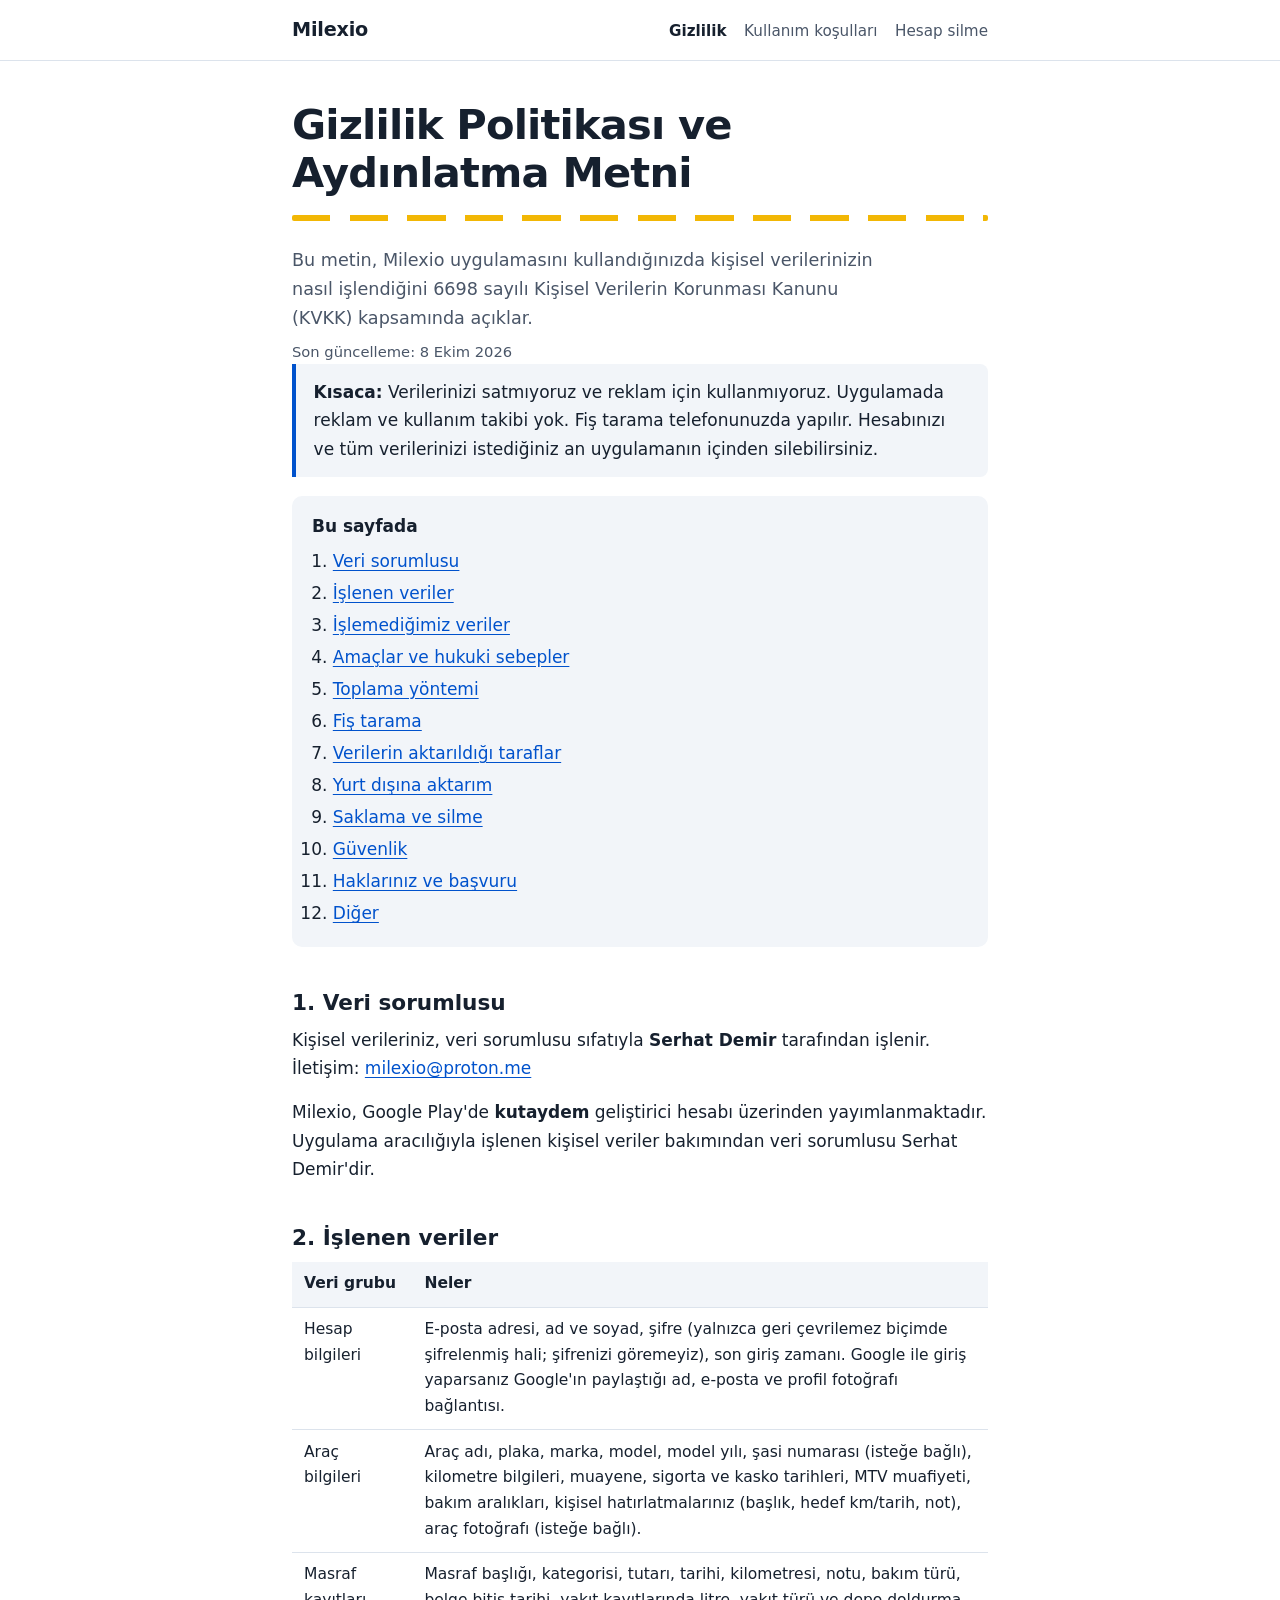
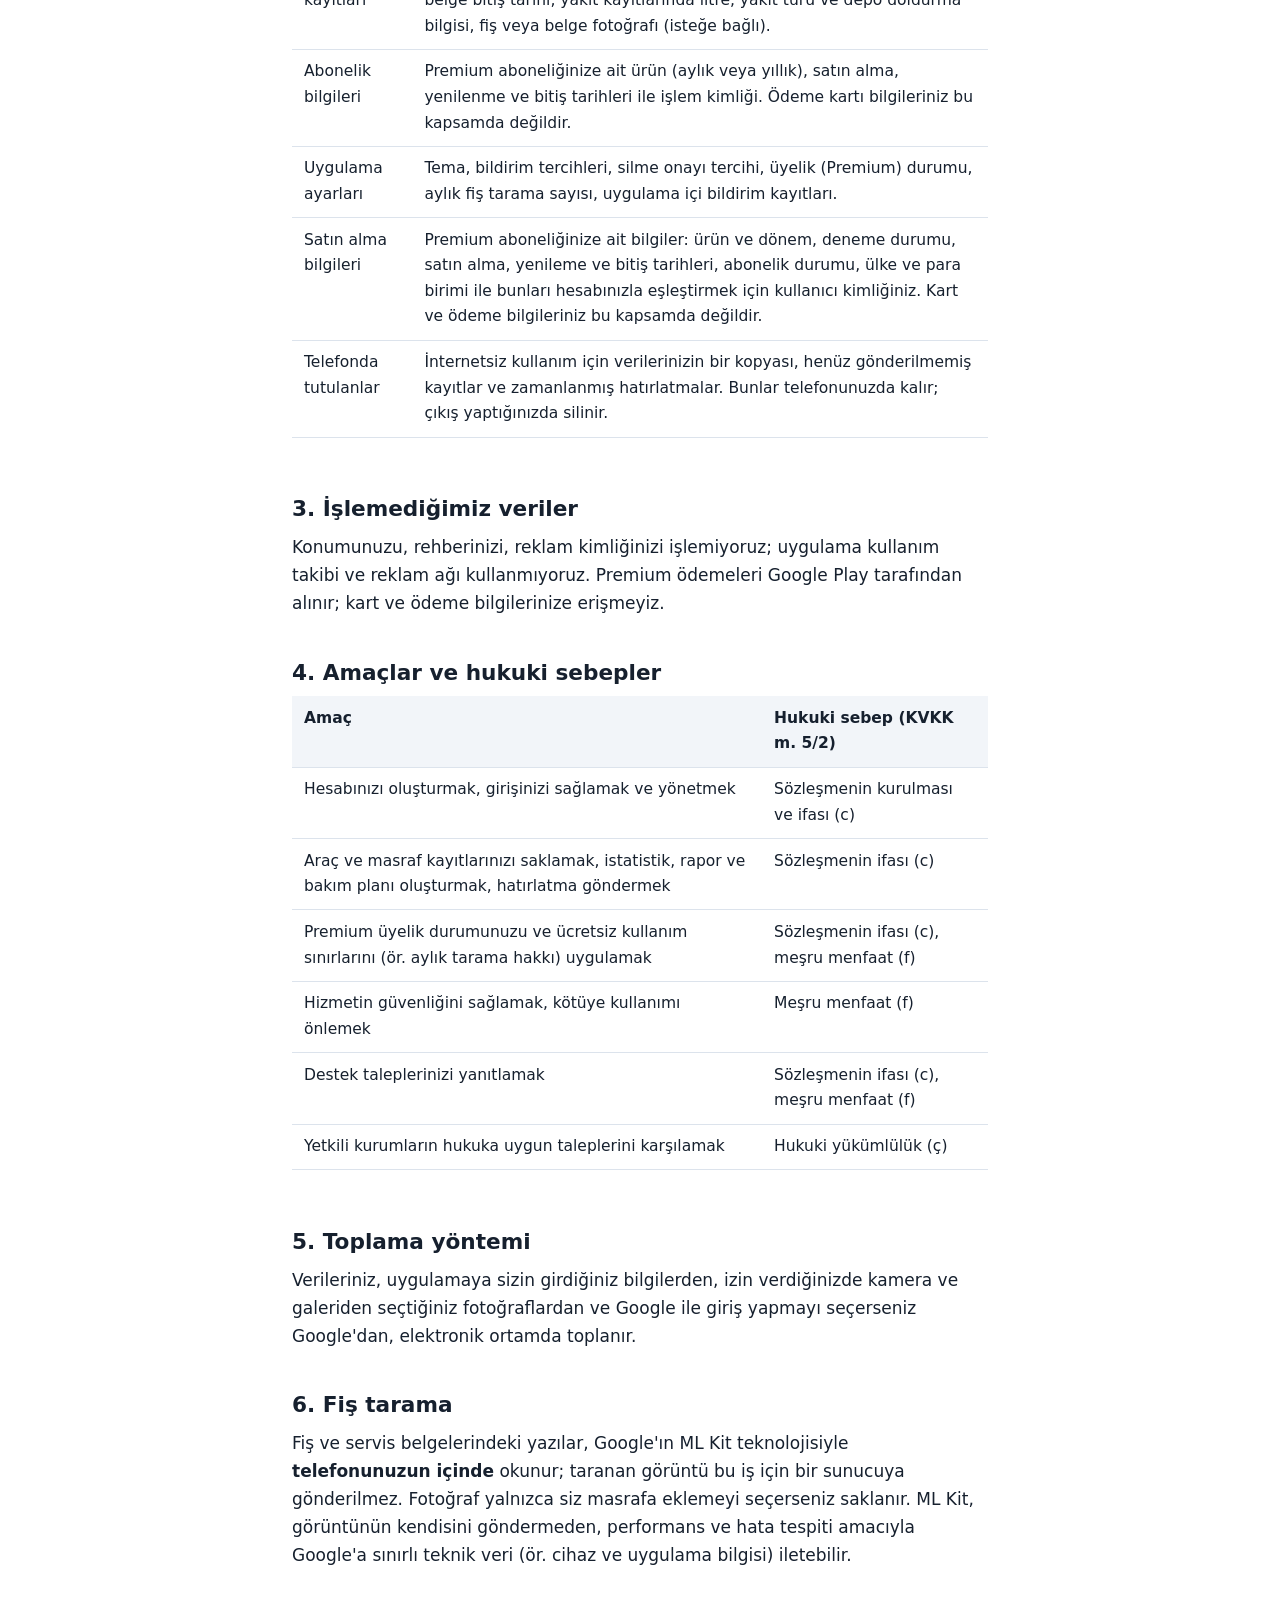
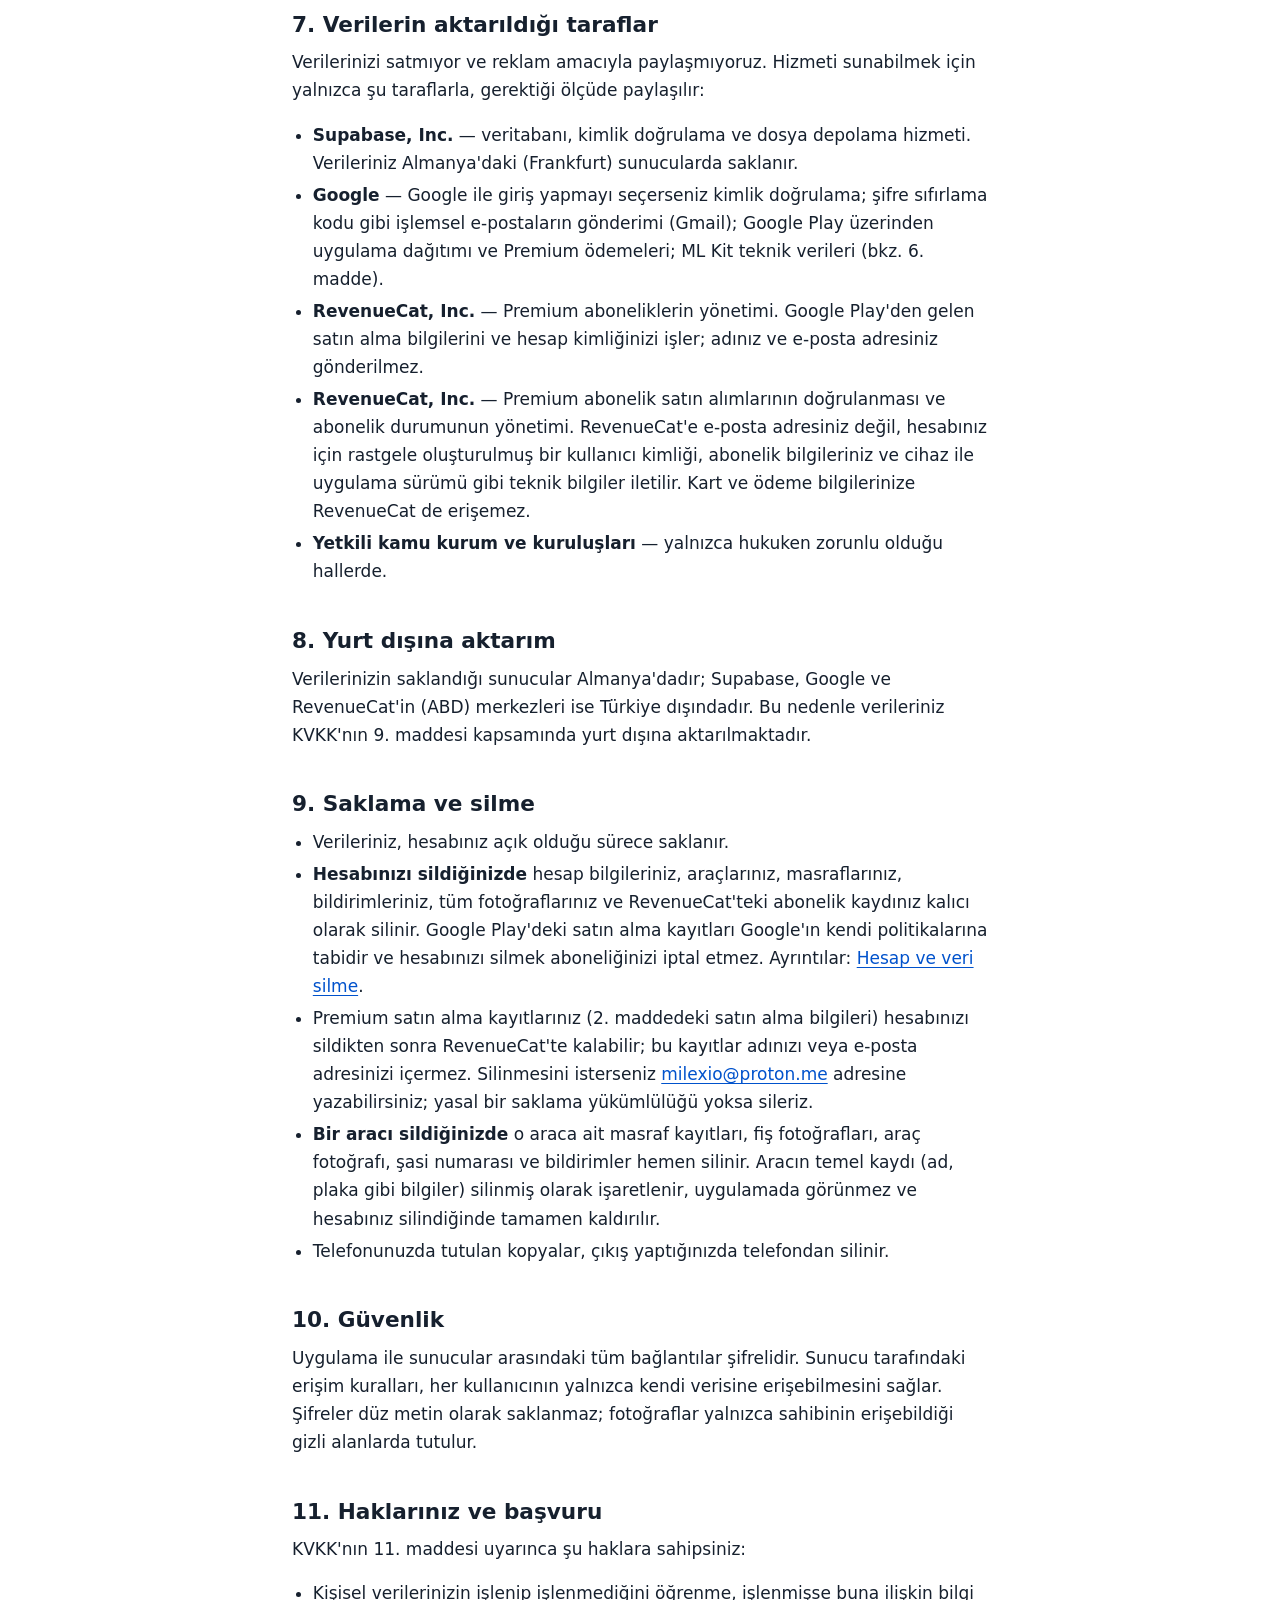
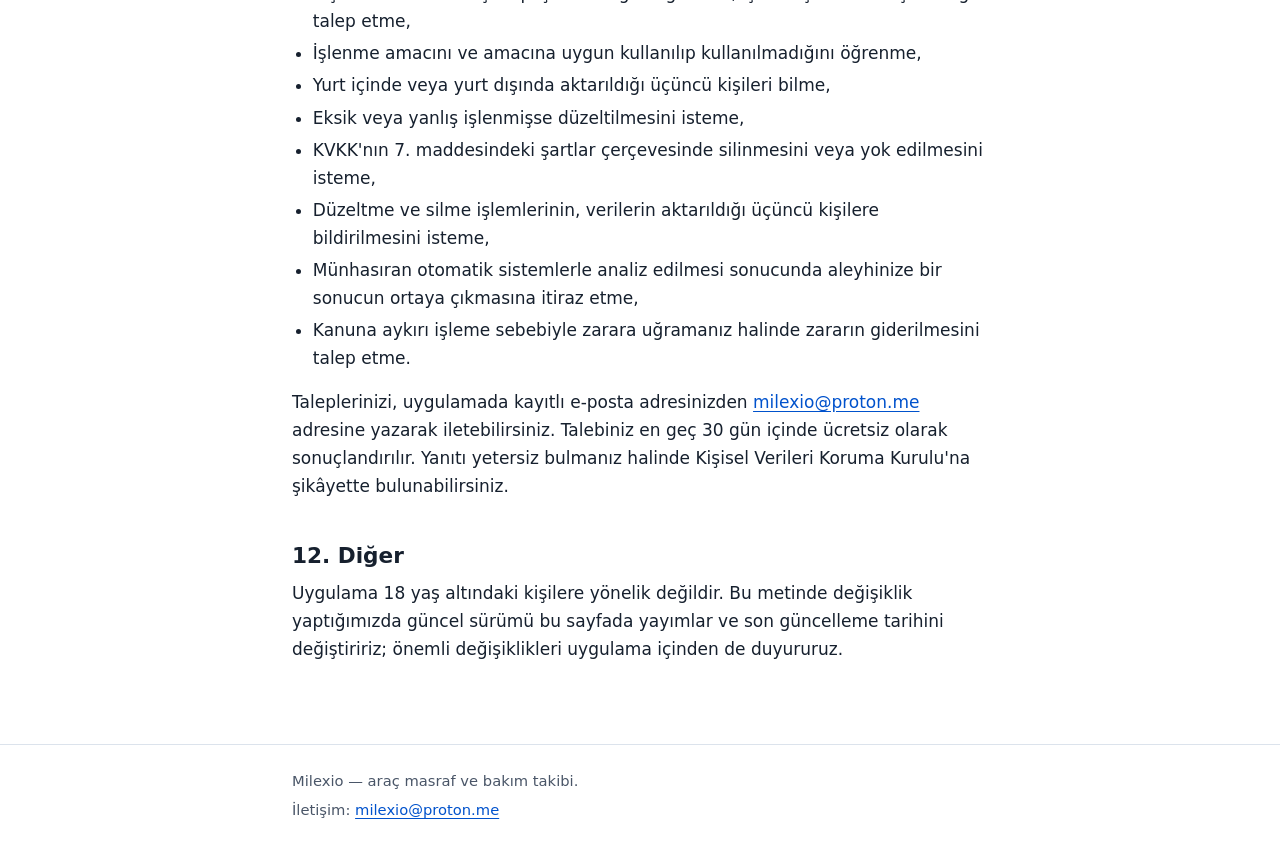
==== commit e5645420: "Update last updated date and clarify data handling" ====
--- a/gizlilik.html
+++ b/gizlilik.html
@@ -22,7 +22,7 @@
     <h1>Gizlilik Politikası ve Aydınlatma Metni</h1>
     <div class="serit" aria-hidden="true"></div>
     <p class="ozet">Bu metin, Milexio uygulamasını kullandığınızda kişisel verilerinizin nasıl işlendiğini 6698 sayılı Kişisel Verilerin Korunması Kanunu (KVKK) kapsamında açıklar.</p>
-    <p class="tarih">Son güncelleme: 6 Ekim 2026</p>
+    <p class="tarih">Son güncelleme: 8 Ekim 2026</p>
 
     <div class="bilgi">
       <p><strong>Kısaca:</strong> Verilerinizi satmıyoruz ve reklam için kullanmıyoruz. Uygulamada reklam ve kullanım takibi yok. Fiş tarama telefonunuzda yapılır. Hesabınızı ve tüm verilerinizi istediğiniz an uygulamanın içinden silebilirsiniz.</p>
@@ -60,6 +60,7 @@
         <tr><td>Araç bilgileri</td><td>Araç adı, plaka, marka, model, model yılı, şasi numarası (isteğe bağlı), kilometre bilgileri, muayene, sigorta ve kasko tarihleri, MTV muafiyeti, bakım aralıkları, kişisel hatırlatmalarınız (başlık, hedef km/tarih, not), araç fotoğrafı (isteğe bağlı).</td></tr>       <tr><td>Masraf kayıtları</td><td>Masraf başlığı, kategorisi, tutarı, tarihi, kilometresi, notu, bakım türü, belge bitiş tarihi, yakıt kayıtlarında litre, yakıt türü ve depo doldurma bilgisi, fiş veya belge fotoğrafı (isteğe bağlı).</td></tr>
         <tr><td>Abonelik bilgileri</td><td>Premium aboneliğinize ait ürün (aylık veya yıllık), satın alma, yenilenme ve bitiş tarihleri ile işlem kimliği. Ödeme kartı bilgileriniz bu kapsamda değildir.</td></tr>
         <tr><td>Uygulama ayarları</td><td>Tema, bildirim tercihleri, silme onayı tercihi, üyelik (Premium) durumu, aylık fiş tarama sayısı, uygulama içi bildirim kayıtları.</td></tr>
+        <tr><td>Satın alma bilgileri</td><td>Premium aboneliğinize ait bilgiler: ürün ve dönem, deneme durumu, satın alma, yenileme ve bitiş tarihleri, abonelik durumu, ülke ve para birimi ile bunları hesabınızla eşleştirmek için kullanıcı kimliğiniz. Kart ve ödeme bilgileriniz bu kapsamda değildir.</td></tr>
         <tr><td>Telefonda tutulanlar</td><td>İnternetsiz kullanım için verilerinizin bir kopyası, henüz gönderilmemiş kayıtlar ve zamanlanmış hatırlatmalar. Bunlar telefonunuzda kalır; çıkış yaptığınızda silinir.</td></tr>
       </tbody>
     </table>
@@ -94,7 +95,8 @@
     <ul>
       <li><strong>Supabase, Inc.</strong> — veritabanı, kimlik doğrulama ve dosya depolama hizmeti. Verileriniz Almanya'daki (Frankfurt) sunucularda saklanır.</li>
 <li><strong>Google</strong> — Google ile giriş yapmayı seçerseniz kimlik doğrulama; şifre sıfırlama kodu gibi işlemsel e-postaların gönderimi (Gmail); Google Play üzerinden uygulama dağıtımı ve Premium ödemeleri; ML Kit teknik verileri (bkz. 6. madde).</li>      
-            <li><strong>RevenueCat, Inc.</strong> — Premium abonelik satın alımlarının doğrulanması ve abonelik durumunun yönetimi. RevenueCat'e e-posta adresiniz değil, hesabınız için rastgele oluşturulmuş bir kullanıcı kimliği, abonelik bilgileriniz ve cihaz ile uygulama sürümü gibi teknik bilgiler iletilir. Kart ve ödeme bilgilerinize RevenueCat de erişemez.</li>
+      <li><strong>RevenueCat, Inc.</strong> — Premium aboneliklerin yönetimi. Google Play'den gelen satın alma bilgilerini ve hesap kimliğinizi işler; adınız ve e-posta adresiniz gönderilmez.</li>      
+      <li><strong>RevenueCat, Inc.</strong> — Premium abonelik satın alımlarının doğrulanması ve abonelik durumunun yönetimi. RevenueCat'e e-posta adresiniz değil, hesabınız için rastgele oluşturulmuş bir kullanıcı kimliği, abonelik bilgileriniz ve cihaz ile uygulama sürümü gibi teknik bilgiler iletilir. Kart ve ödeme bilgilerinize RevenueCat de erişemez.</li>
       <li><strong>Yetkili kamu kurum ve kuruluşları</strong> — yalnızca hukuken zorunlu olduğu hallerde.</li>
     </ul>
 
@@ -108,6 +110,7 @@
     <ul>
       <li>Verileriniz, hesabınız açık olduğu sürece saklanır.</li>
       <li><strong>Hesabınızı sildiğinizde</strong> hesap bilgileriniz, araçlarınız, masraflarınız, bildirimleriniz, tüm fotoğraflarınız ve RevenueCat'teki abonelik kaydınız kalıcı olarak silinir. Google Play'deki satın alma kayıtları Google'ın kendi politikalarına tabidir ve hesabınızı silmek aboneliğinizi iptal etmez. Ayrıntılar: <a href="hesap-silme.html">Hesap ve veri silme</a>.</li>
+      <li>Premium satın alma kayıtlarınız (2. maddedeki satın alma bilgileri) hesabınızı sildikten sonra RevenueCat'te kalabilir; bu kayıtlar adınızı veya e-posta adresinizi içermez. Silinmesini isterseniz <a href="mailto:milexio@proton.me">milexio@proton.me</a> adresine yazabilirsiniz; yasal bir saklama yükümlülüğü yoksa sileriz.</li>
       <li><strong>Bir aracı sildiğinizde</strong> o araca ait masraf kayıtları, fiş fotoğrafları, araç fotoğrafı, şasi numarası ve bildirimler hemen silinir. Aracın temel kaydı (ad, plaka gibi bilgiler) silinmiş olarak işaretlenir, uygulamada görünmez ve hesabınız silindiğinde tamamen kaldırılır.</li>
       <li>Telefonunuzda tutulan kopyalar, çıkış yaptığınızda telefondan silinir.</li>
     </ul>
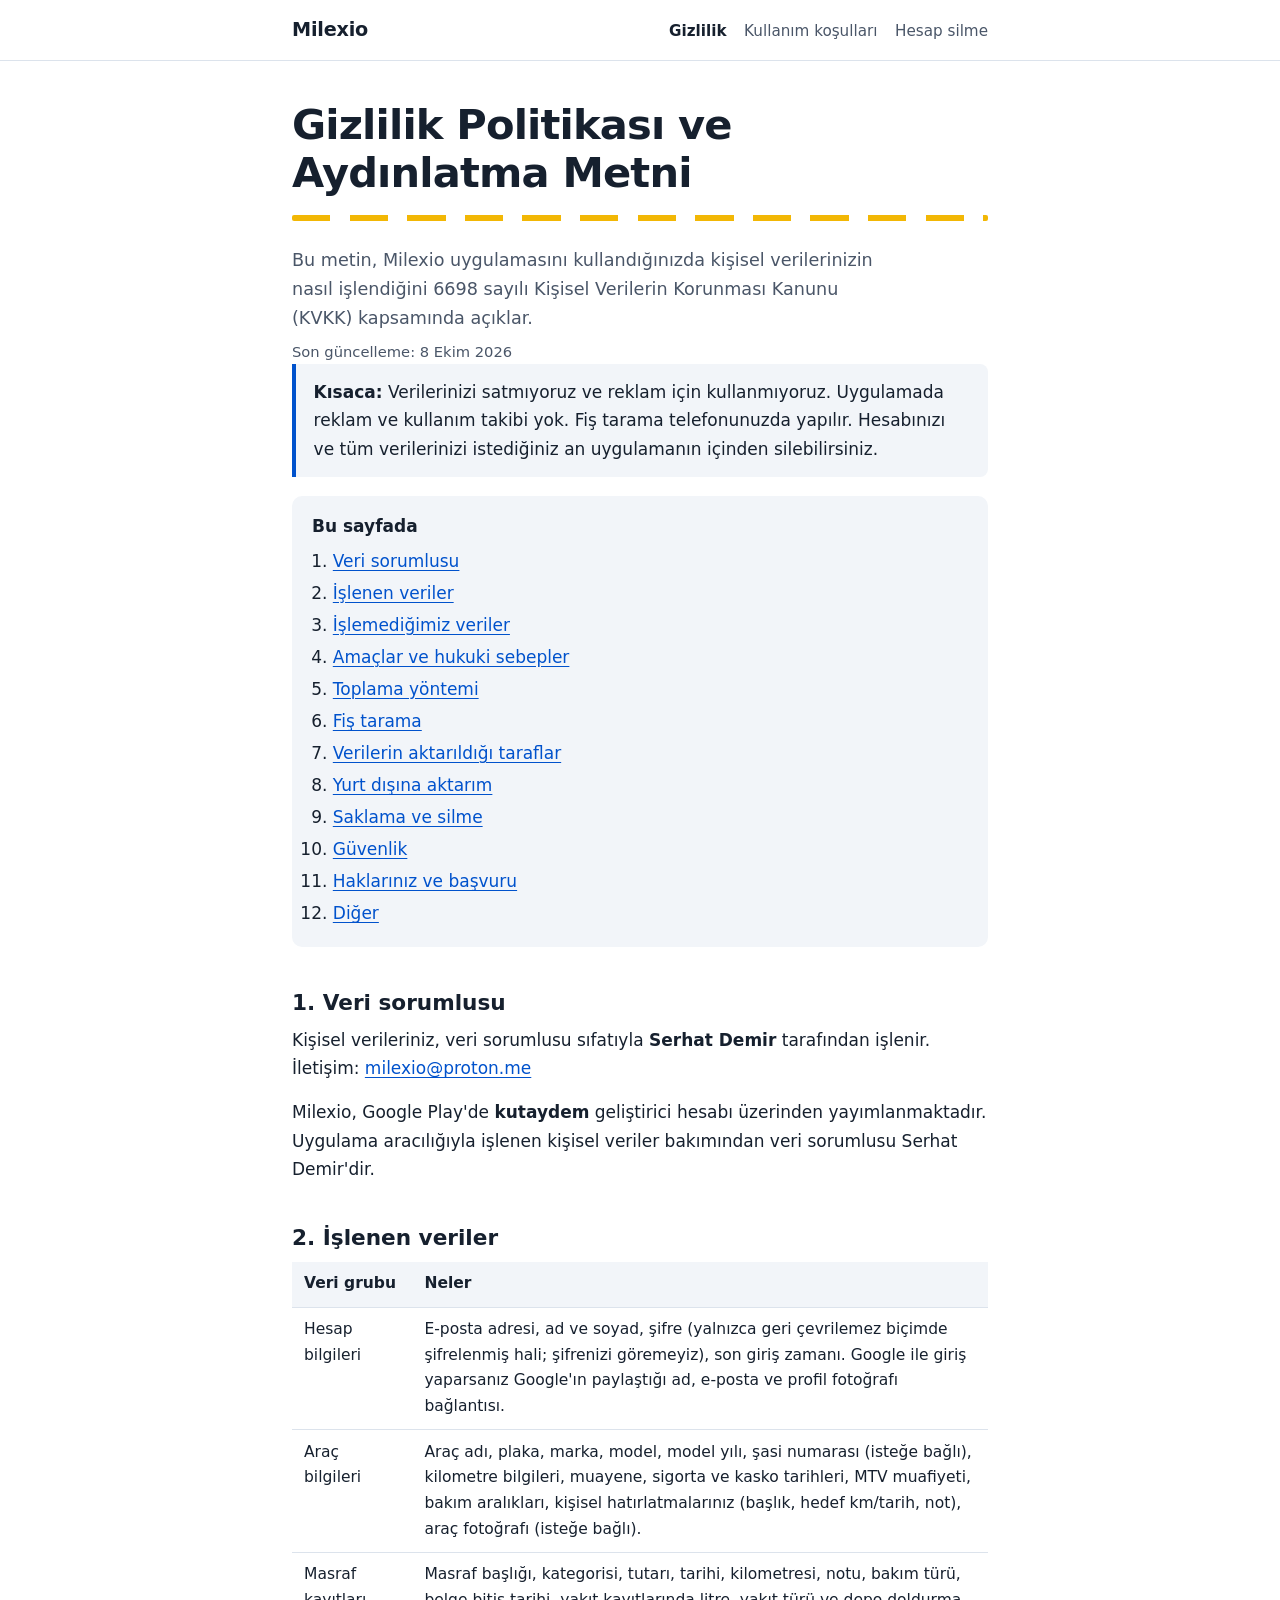
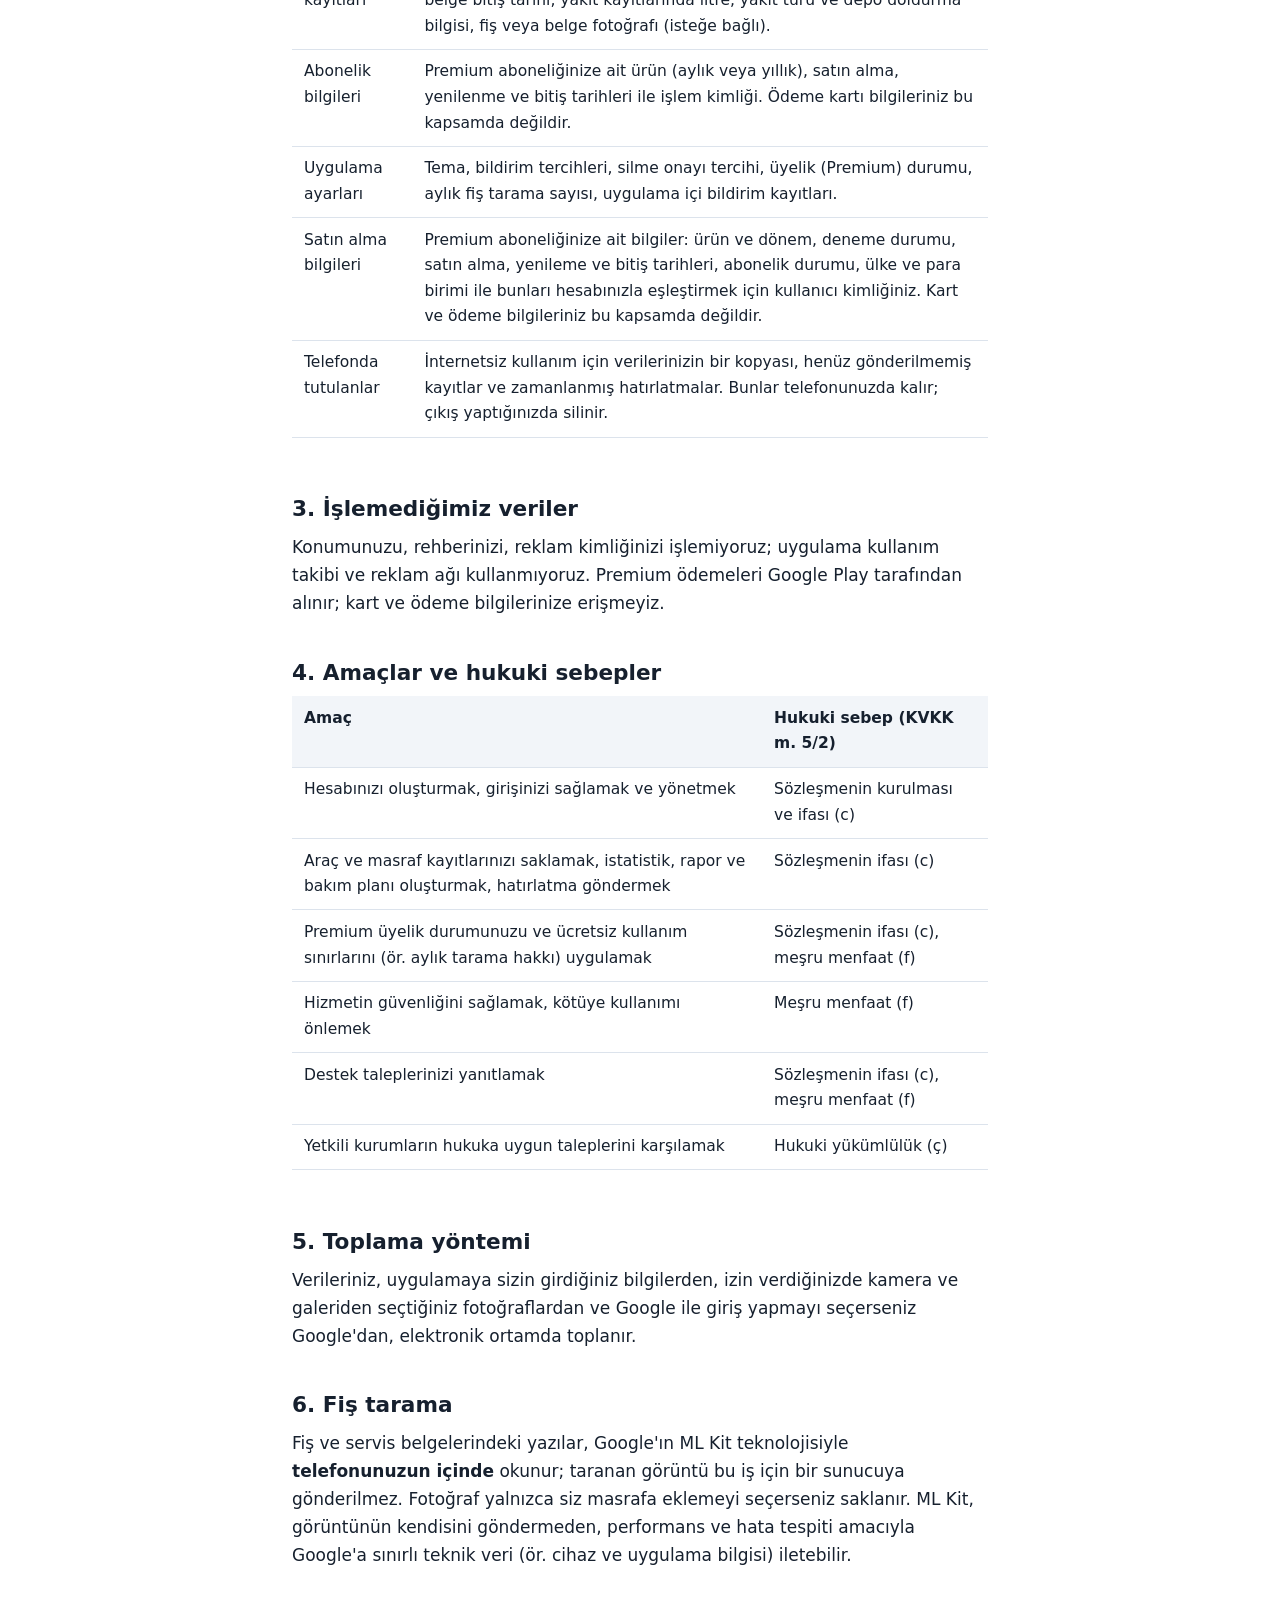
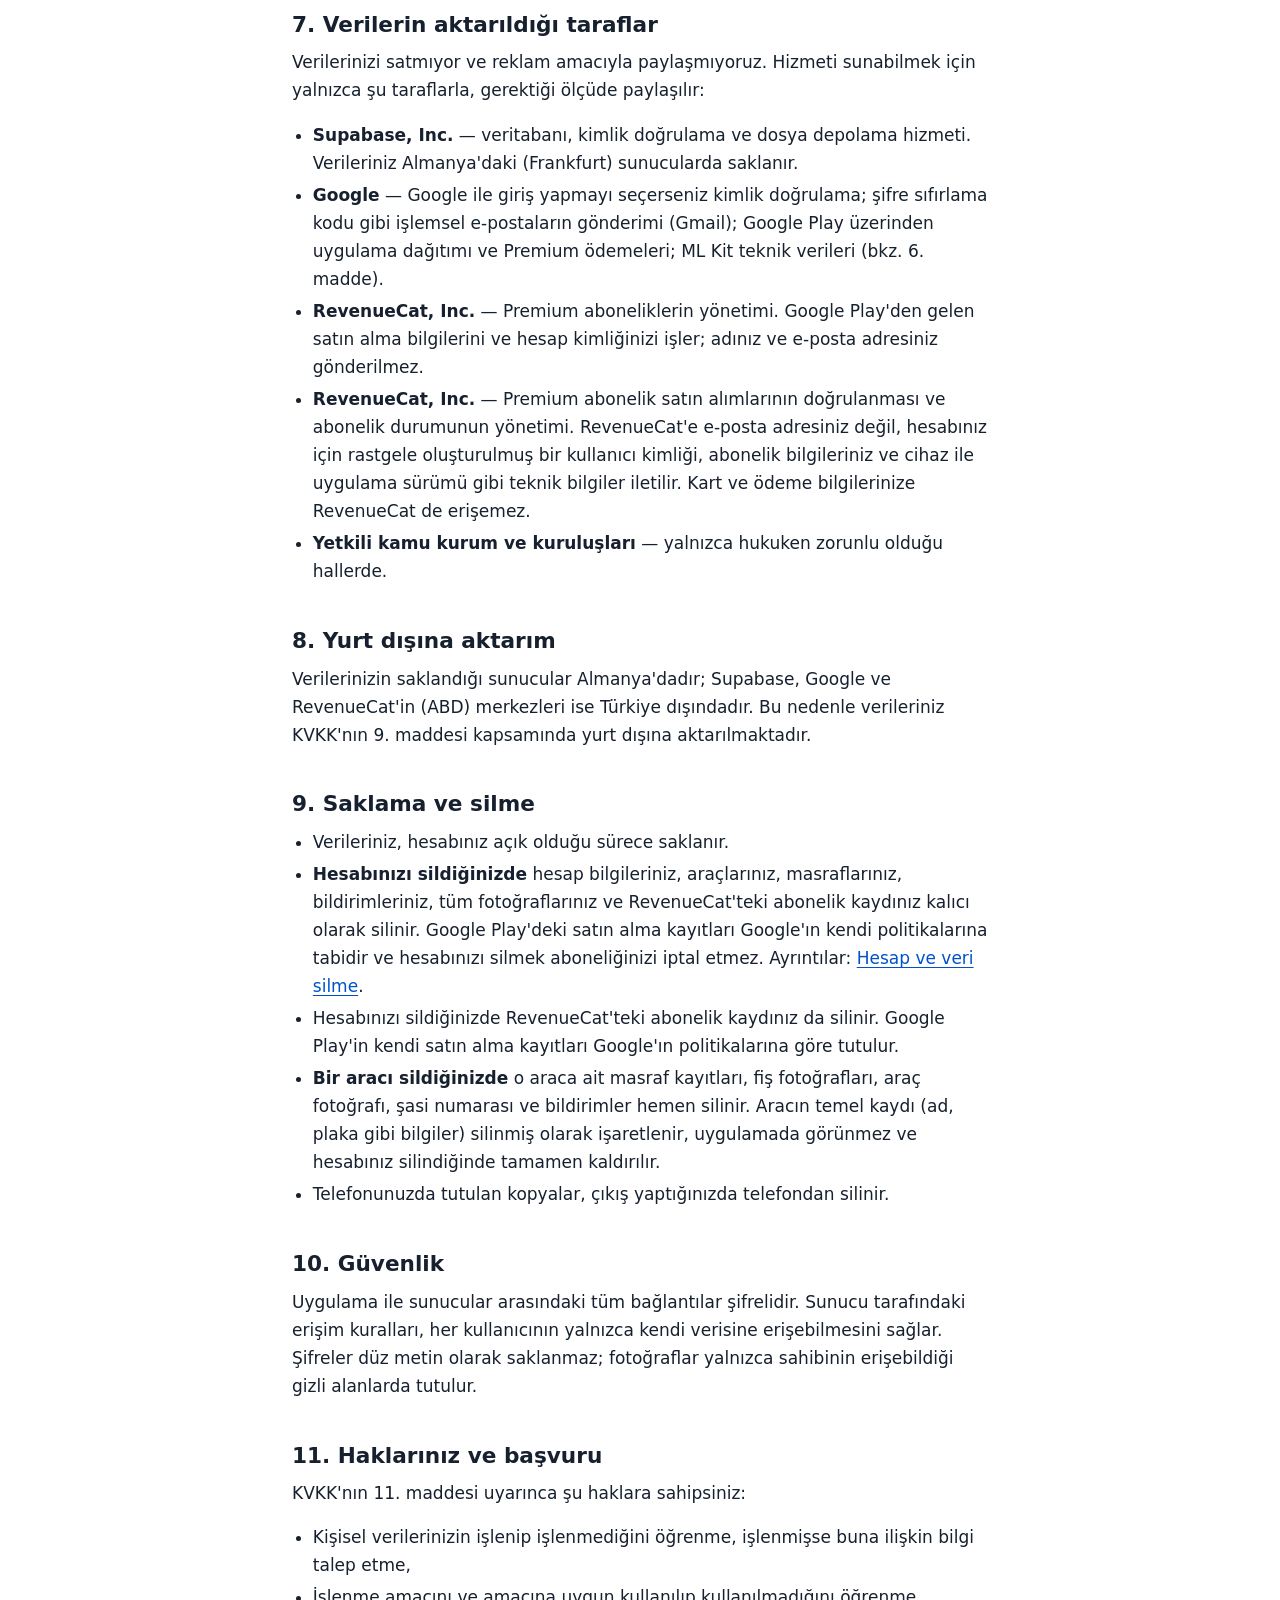
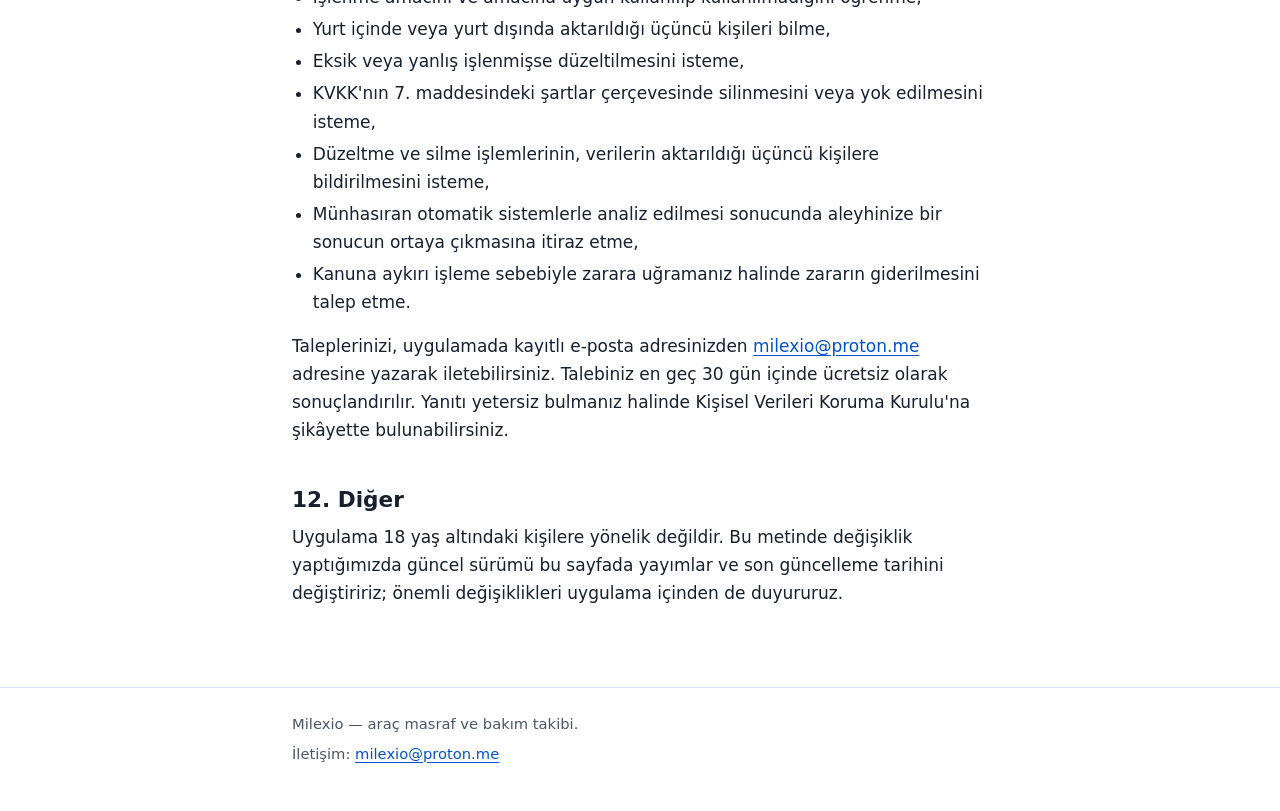
==== commit 9200444d: "update" ====
--- a/gizlilik.html
+++ b/gizlilik.html
@@ -110,7 +110,7 @@
     <ul>
       <li>Verileriniz, hesabınız açık olduğu sürece saklanır.</li>
       <li><strong>Hesabınızı sildiğinizde</strong> hesap bilgileriniz, araçlarınız, masraflarınız, bildirimleriniz, tüm fotoğraflarınız ve RevenueCat'teki abonelik kaydınız kalıcı olarak silinir. Google Play'deki satın alma kayıtları Google'ın kendi politikalarına tabidir ve hesabınızı silmek aboneliğinizi iptal etmez. Ayrıntılar: <a href="hesap-silme.html">Hesap ve veri silme</a>.</li>
-      <li>Premium satın alma kayıtlarınız (2. maddedeki satın alma bilgileri) hesabınızı sildikten sonra RevenueCat'te kalabilir; bu kayıtlar adınızı veya e-posta adresinizi içermez. Silinmesini isterseniz <a href="mailto:milexio@proton.me">milexio@proton.me</a> adresine yazabilirsiniz; yasal bir saklama yükümlülüğü yoksa sileriz.</li>
+<li>Hesabınızı sildiğinizde RevenueCat'teki abonelik kaydınız da silinir. Google Play'in kendi satın alma kayıtları Google'ın politikalarına göre tutulur.</li>
       <li><strong>Bir aracı sildiğinizde</strong> o araca ait masraf kayıtları, fiş fotoğrafları, araç fotoğrafı, şasi numarası ve bildirimler hemen silinir. Aracın temel kaydı (ad, plaka gibi bilgiler) silinmiş olarak işaretlenir, uygulamada görünmez ve hesabınız silindiğinde tamamen kaldırılır.</li>
       <li>Telefonunuzda tutulan kopyalar, çıkış yaptığınızda telefondan silinir.</li>
     </ul>
